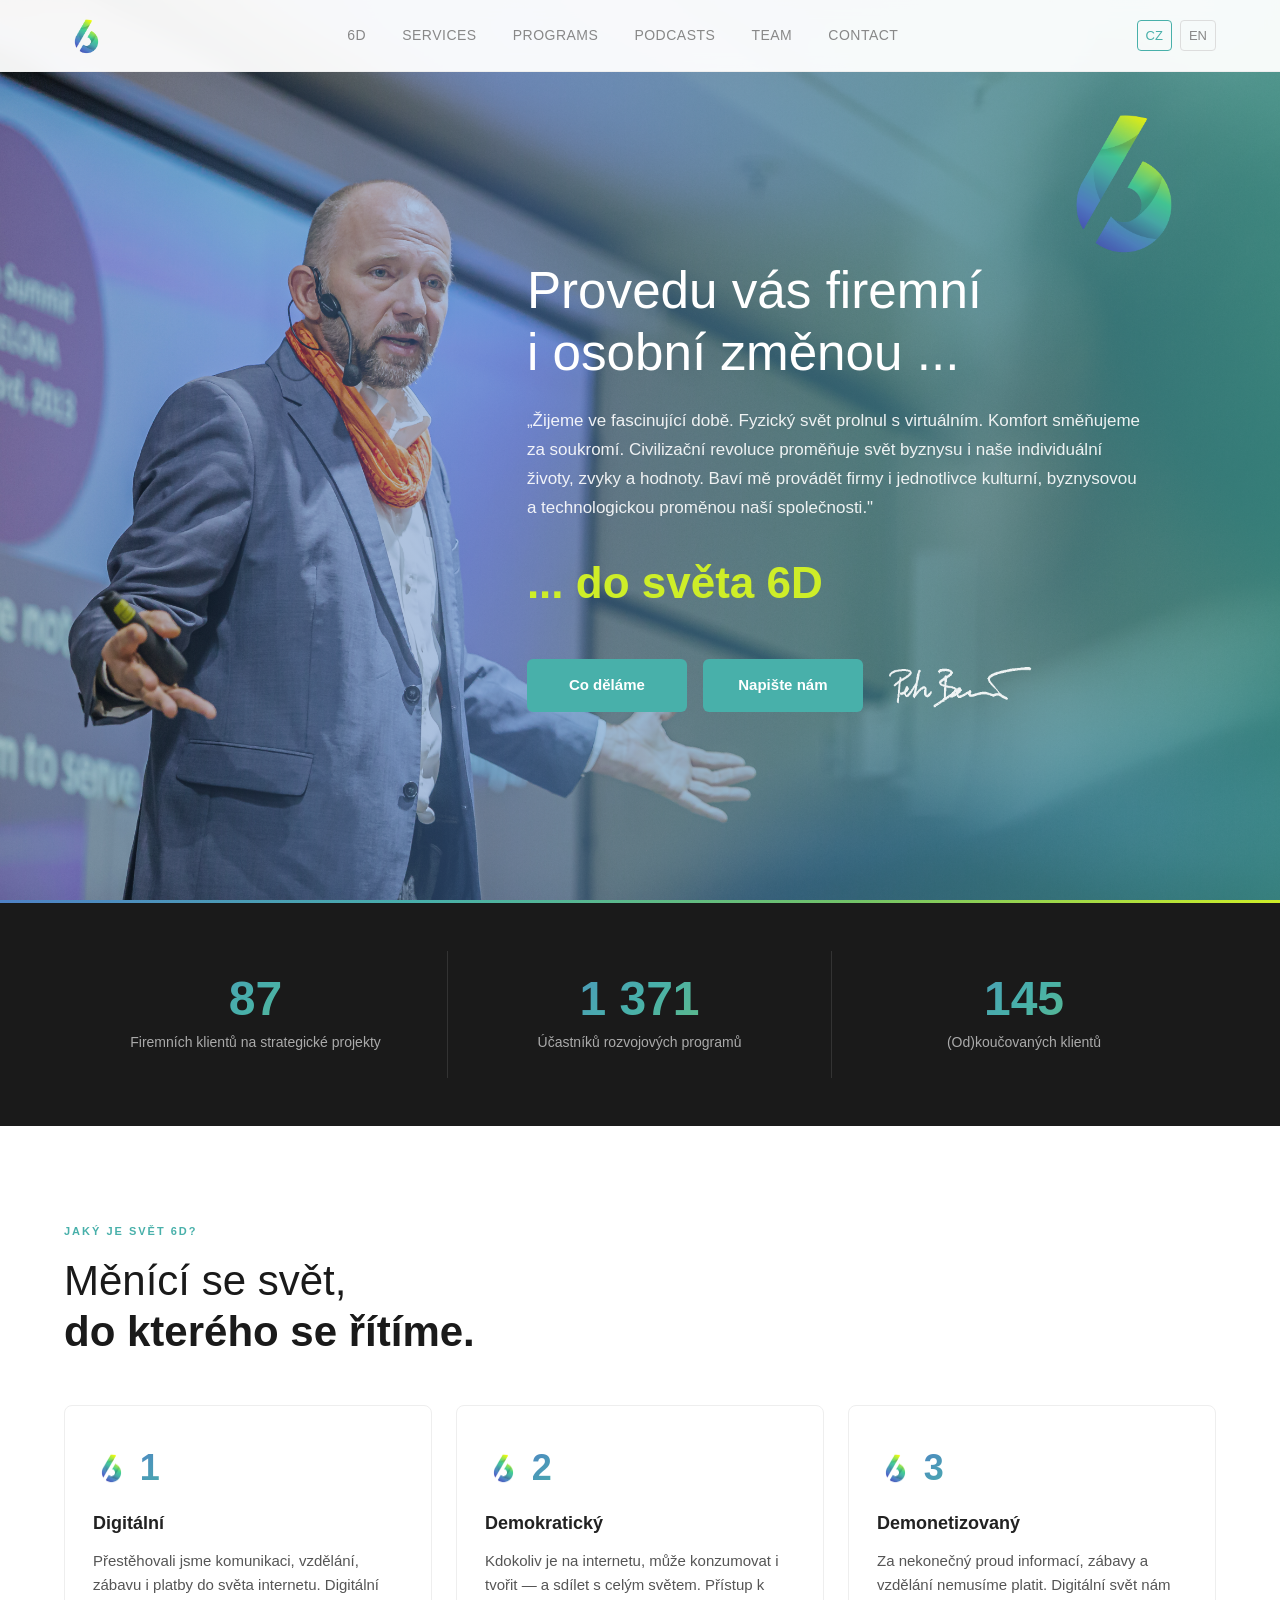
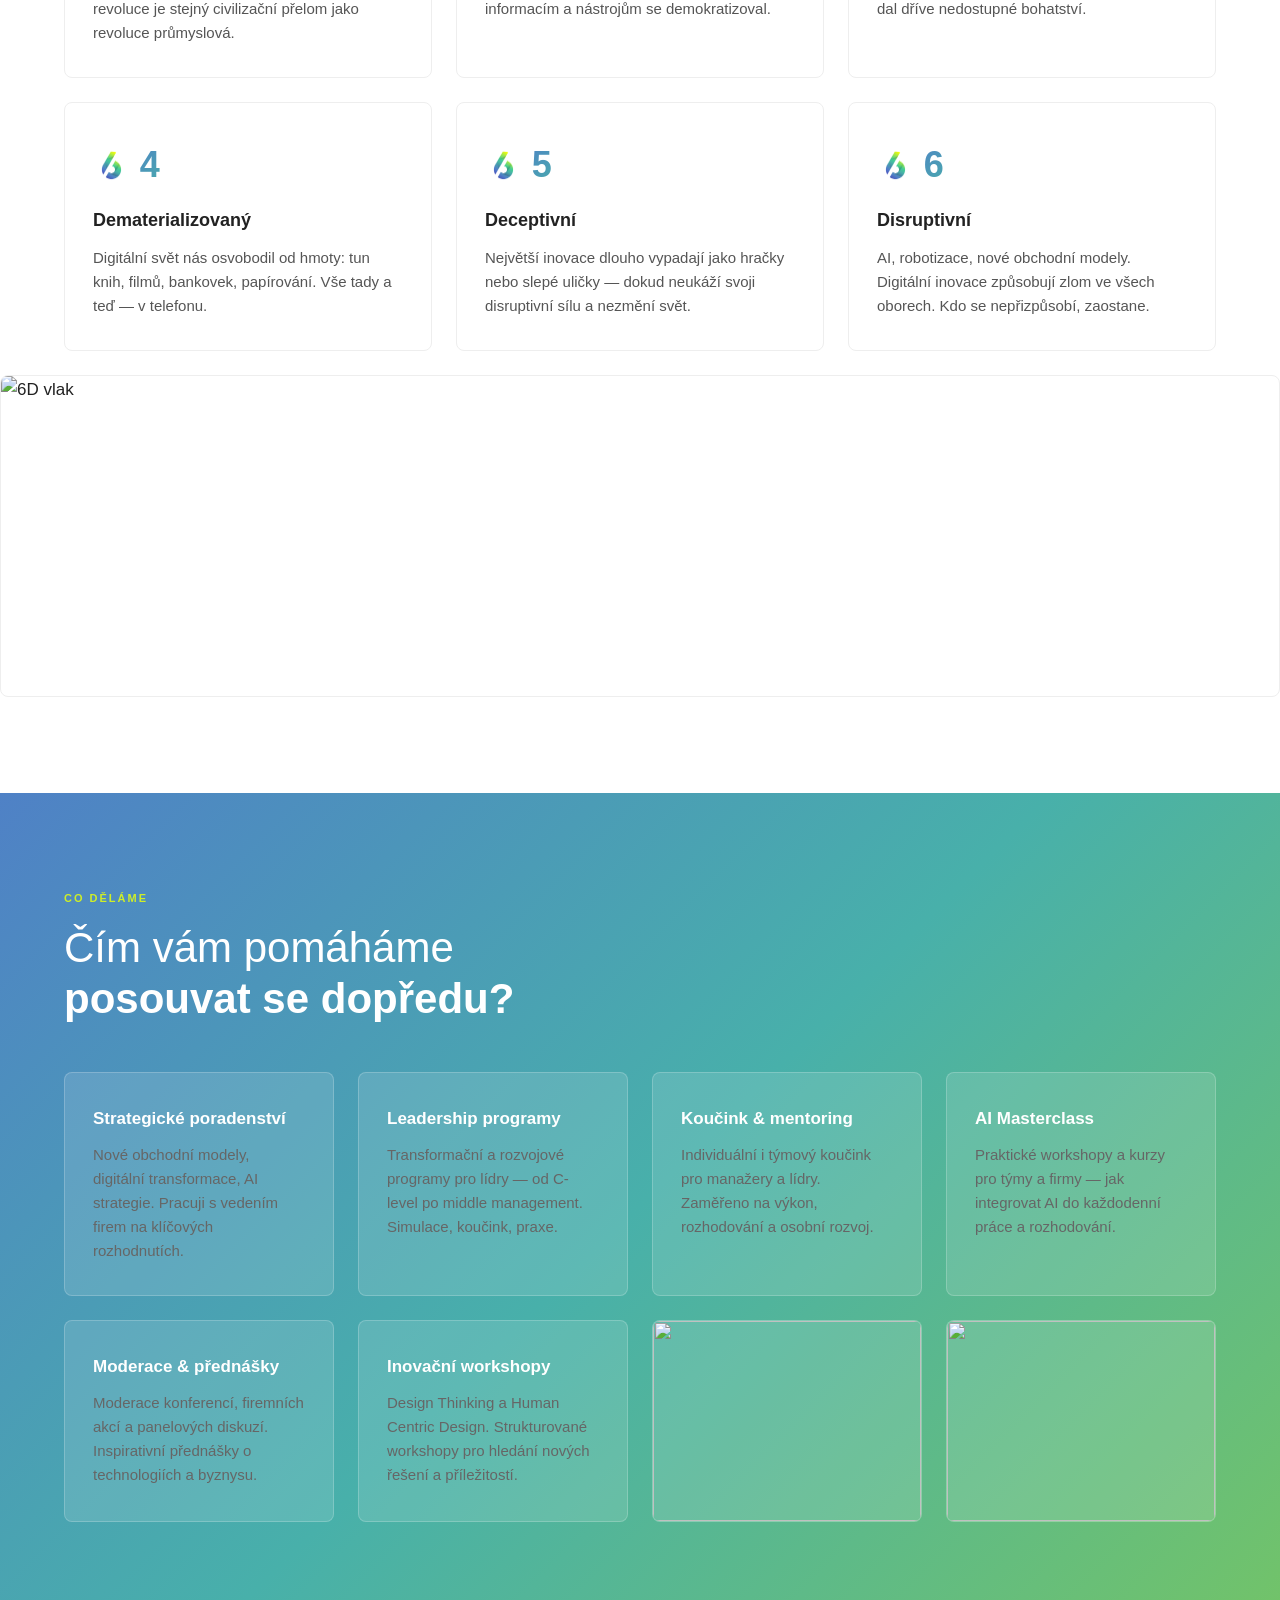
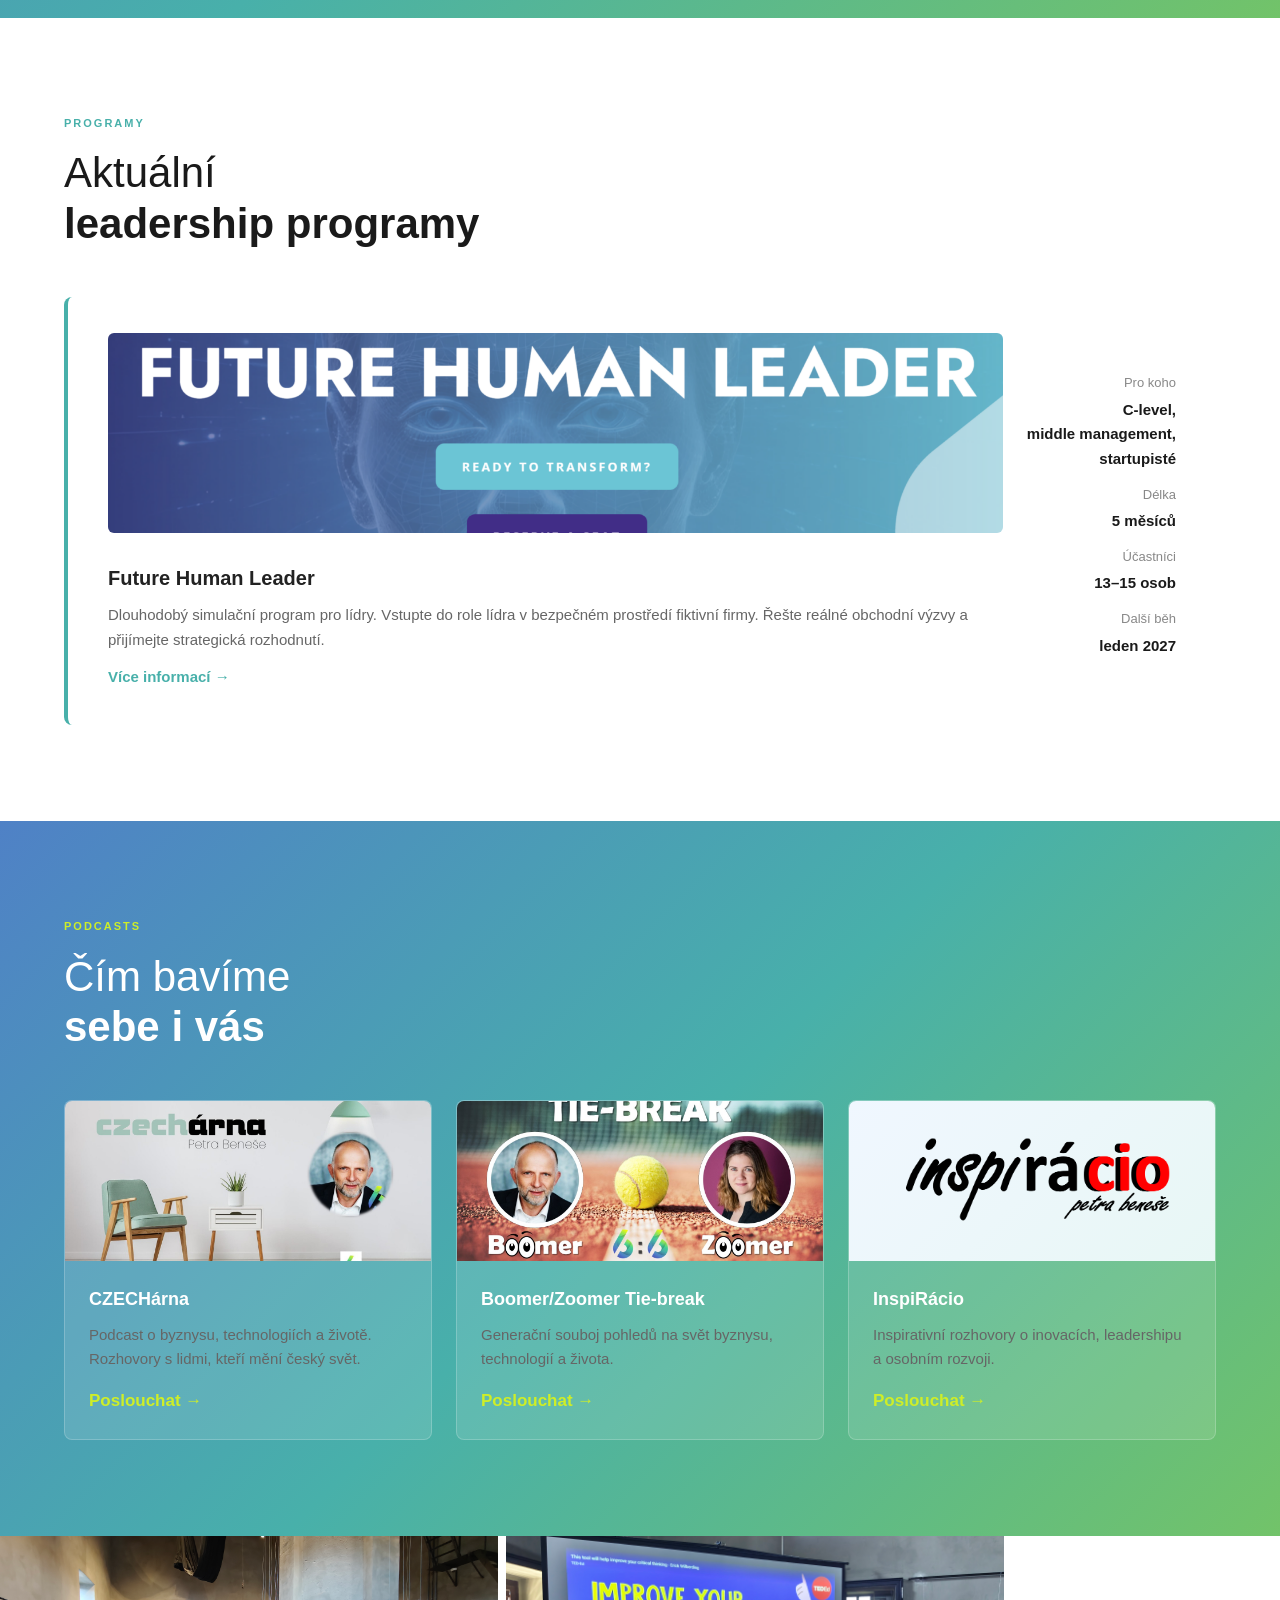
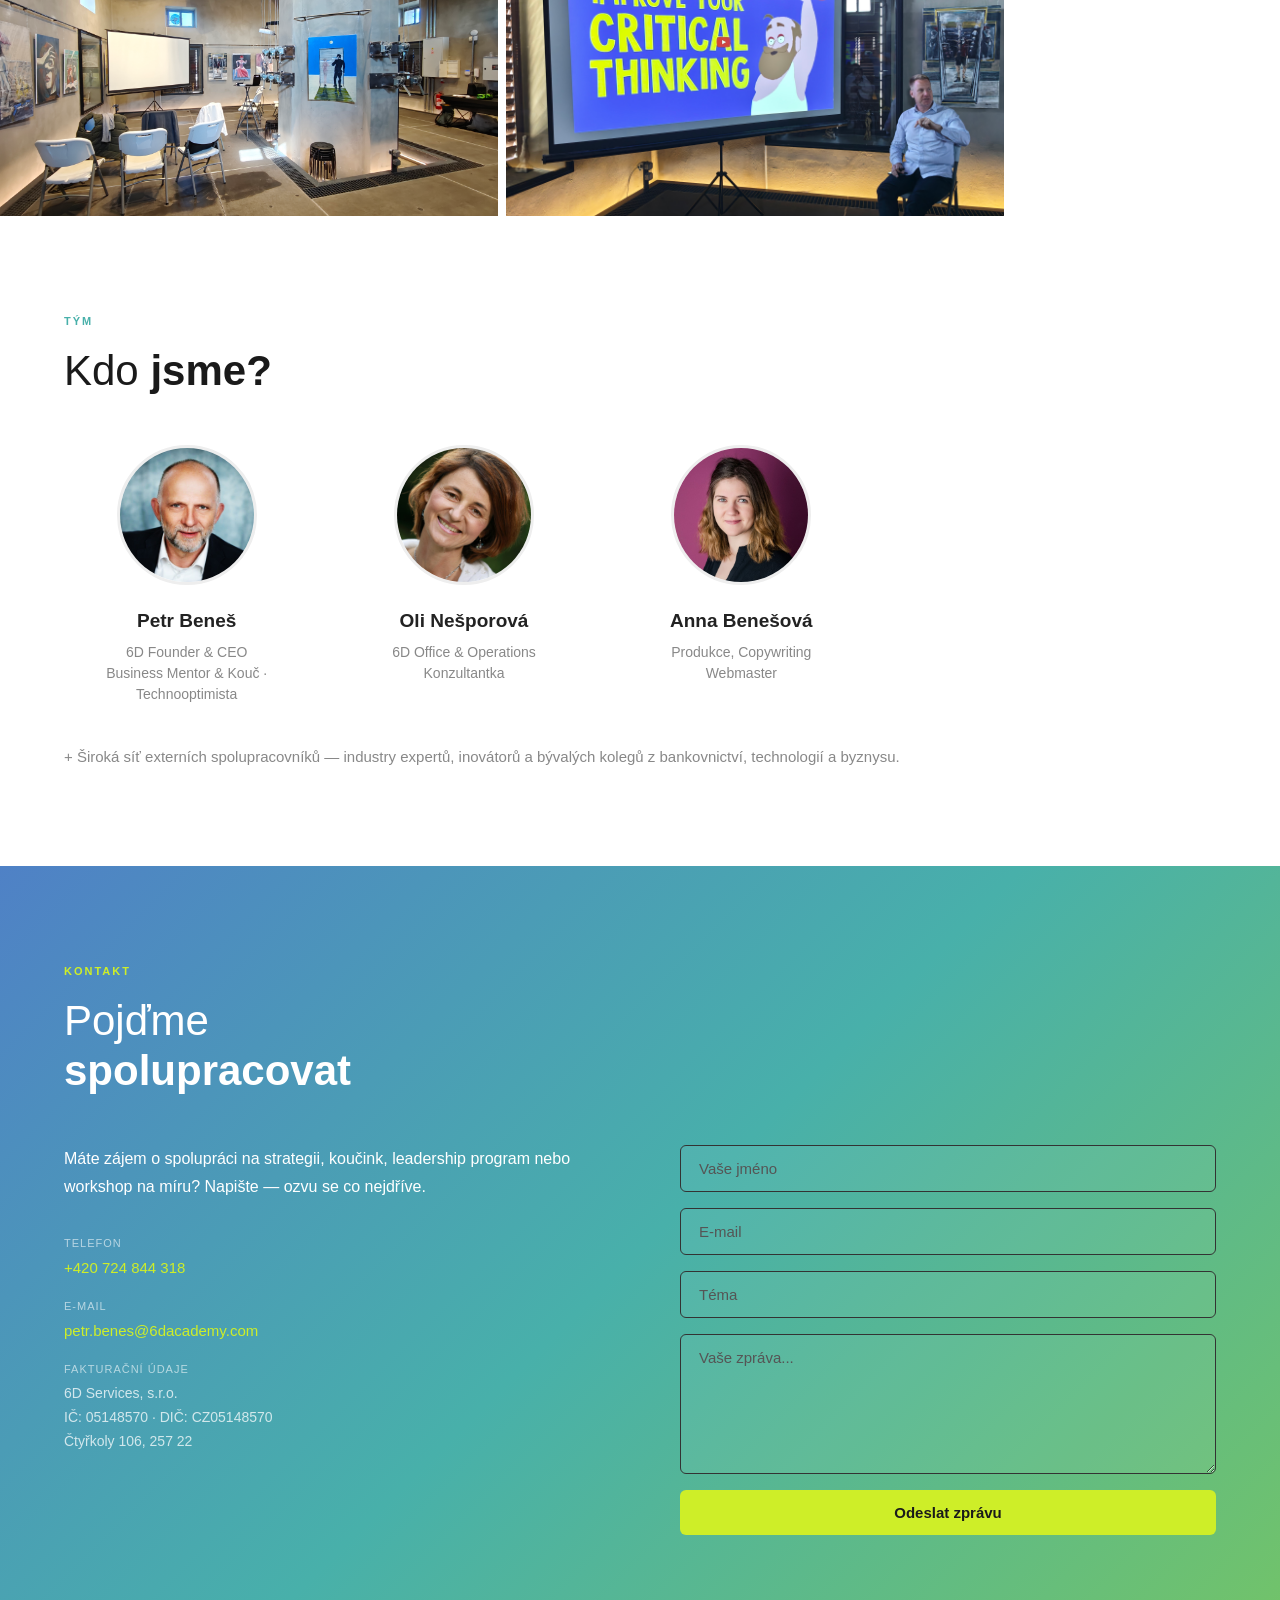
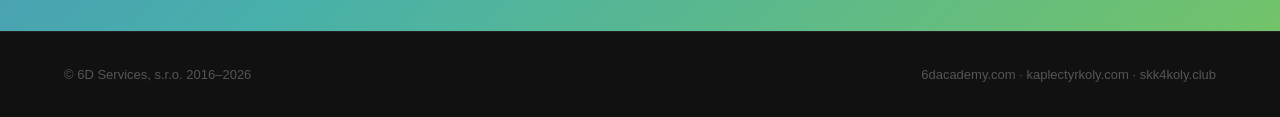
==== index.html @ 5563b006 "odstraneni fotek z filosofie sekce" ====
<!DOCTYPE html>
<html lang="cs">
<head>
  <meta charset="UTF-8" />
  <meta name="viewport" content="width=device-width, initial-scale=1.0" />
  <title>6D — Petr Beneš</title>
  <link rel="stylesheet" href="assets/css/style.css" />
</head>
<body>

<nav>
  <a href="#" class="logo">
    <img src="assets/img/6D_logo.png" alt="6D" class="nav-logo-img" />
  </a>
  <ul class="nav-links">
    <li><a href="#filosofie">6D</a></li>
    <li><a href="#sluzby">Services</a></li>
    <li><a href="#programy">Programs</a></li>
    <li><a href="#podcasts">Podcasts</a></li>
    <li><a href="#tym">Team</a></li>
    <li><a href="#kontakt">Contact</a></li>
  </ul>
  <div class="nav-right">
    <div class="nav-lang">
      <a href="index.html" class="active">CZ</a>
      <a href="en.html">EN</a>
    </div>
    <div class="hamburger">
      <span></span><span></span><span></span>
    </div>
  </div>
</nav>

<section id="hero">
  <div class="hero-overlay"></div>
  <img src="assets/img/6D_logo.png" alt="6D" class="hero-logo-bg" />
  <img src="assets/img/pbe1.jpg" alt="Petr Beneš" class="hero-bg-img" />
  <div class="hero-content">
    <h1 class="hero-title">Provedu vás firemní<br>i osobní změnou ...</h1>
    <p class="hero-sub">„Žijeme ve fascinující době. Fyzický svět prolnul s virtuálním. Komfort směňujeme za soukromí. Civilizační revoluce proměňuje svět byznysu i naše individuální životy, zvyky a hodnoty. Baví mě provádět firmy i jednotlivce kulturní, byznysovou a technologickou proměnou naší společnosti."</p>
    <h2 class="hero-sub2">... do světa 6D</h2>
    <div class="hero-cta">
      <a href="#sluzby" class="btn btn-primary">Co děláme</a>
      <a href="#kontakt" class="btn btn-primary">Napište nám</a>
      <img src="assets/img/PBE_signature_white.png" alt="Petr Beneš" class="hero-signature" />
    </div>
  </div>
</section>

<div class="gradient-line"></div>

<div class="stats-bar">
  <div class="stat">
    <div class="stat-num">87</div>
    <div class="stat-label">Firemních klientů na strategické projekty</div>
  </div>
  <div class="stat">
    <div class="stat-num">1 371</div>
    <div class="stat-label">Účastníků rozvojových programů</div>
  </div>
  <div class="stat">
    <div class="stat-num">145</div>
    <div class="stat-label">(Od)koučovaných klientů</div>
  </div>
</div>

<section id="filosofie">
  <div class="section-label">Jaký je svět 6D?</div>
  <h2 class="section-title">Měnící se svět,<br><strong>do kterého se řítíme.</strong></h2>
  <div class="d6-grid">
    <div class="d6-card">
      <div class="d6-logo-num">
        <img src="assets/img/6D_logo.png" alt="6D" class="d6-logo-small" />
        <span>1</span>
      </div>
      <h3>Digitální</h3>
      <p>Přestěhovali jsme komunikaci, vzdělání, zábavu i platby do světa internetu. Digitální revoluce je stejný civilizační přelom jako revoluce průmyslová.</p>
    </div>
    <div class="d6-card">
      <div class="d6-logo-num">
        <img src="assets/img/6D_logo.png" alt="6D" class="d6-logo-small" />
        <span>2</span>
      </div>
      <h3>Demokratický</h3>
      <p>Kdokoliv je na internetu, může konzumovat i tvořit — a sdílet s celým světem. Přístup k informacím a nástrojům se demokratizoval.</p>
    </div>
    <div class="d6-card">
      <div class="d6-logo-num">
        <img src="assets/img/6D_logo.png" alt="6D" class="d6-logo-small" />
        <span>3</span>
      </div>
      <h3>Demonetizovaný</h3>
      <p>Za nekonečný proud informací, zábavy a vzdělání nemusíme platit. Digitální svět nám dal dříve nedostupné bohatství.</p>
    </div>
    <div class="d6-card">
      <div class="d6-logo-num">
        <img src="assets/img/6D_logo.png" alt="6D" class="d6-logo-small" />
        <span>4</span>
      </div>
      <h3>Dematerializovaný</h3>
      <p>Digitální svět nás osvobodil od hmoty: tun knih, filmů, bankovek, papírování. Vše tady a teď — v telefonu.</p>
    </div>
    <div class="d6-card">
      <div class="d6-logo-num">
        <img src="assets/img/6D_logo.png" alt="6D" class="d6-logo-small" />
        <span>5</span>
      </div>
      <h3>Deceptivní</h3>
      <p>Největší inovace dlouho vypadají jako hračky nebo slepé uličky — dokud neukáží svoji disruptivní sílu a nezmění svět.</p>
    </div>
    <div class="d6-card">
      <div class="d6-logo-num">
        <img src="assets/img/6D_logo.png" alt="6D" class="d6-logo-small" />
        <span>6</span>
      </div>
      <h3>Disruptivní</h3>
      <p>AI, robotizace, nové obchodní modely. Digitální inovace způsobují zlom ve všech oborech. Kdo se nepřizpůsobí, zaostane.</p>
    </div>
    <div class="d6-card d6-card--image">
      <img src="assets/img/6Dvlak.jpg" alt="6D vlak" class="d6-vlak" />
    </div>
  </div>
</section>

<section id="sluzby" class="gradient-dark">
  <div class="section-label">Co děláme</div>
  <h2 class="section-title">Čím vám pomáháme<br><strong>posouvat se dopředu?</strong></h2>
  <div class="services-grid">
    <div class="service-card">
      <h3>Strategické poradenství</h3>
      <p>Nové obchodní modely, digitální transformace, AI strategie. Pracuji s vedením firem na klíčových rozhodnutích.</p>
    </div>
    <div class="service-card">
      <h3>Leadership programy</h3>
      <p>Transformační a rozvojové programy pro lídry — od C-level po middle management. Simulace, koučink, praxe.</p>
    </div>
    <div class="service-card">
      <h3>Koučink & mentoring</h3>
      <p>Individuální i týmový koučink pro manažery a lídry. Zaměřeno na výkon, rozhodování a osobní rozvoj.</p>
    </div>
    <div class="service-card">
      <h3>AI Masterclass</h3>
      <p>Praktické workshopy a kurzy pro týmy a firmy — jak integrovat AI do každodenní práce a rozhodování.</p>
    </div>
    <div class="service-card">
      <h3>Moderace & přednášky</h3>
      <p>Moderace konferencí, firemních akcí a panelových diskuzí. Inspirativní přednášky o technologiích a byznysu.</p>
    </div>
    <div class="service-card">
      <h3>Inovační workshopy</h3>
      <p>Design Thinking a Human Centric Design. Strukturované workshopy pro hledání nových řešení a příležitostí.</p>
    </div>
    <div class="service-card service-card--photo">
      <img src="assets/img/akce5.jpg" alt="" />
    </div>
    <div class="service-card service-card--photo">
      <img src="assets/img/akce6.jpg" alt="" />
    </div>
  </div>
</section>

<section id="programy">
  <div class="section-label">Programy</div>
  <h2 class="section-title">Aktuální<br><strong>leadership programy</strong></h2>
  <div class="programs-list">
    <div class="program-card">
      <div>
        <img src="assets/img/fuhul.png" alt="Future Human Leader" class="program-img">
        <h3>Future Human Leader</h3>
        <p>Dlouhodobý simulační program pro lídry. Vstupte do role lídra v bezpečném prostředí fiktivní firmy. Řešte reálné obchodní výzvy a přijímejte strategická rozhodnutí.</p>
        <p style="margin-top:12px;"><a href="http://www.fuhul.cz" class="link-teal">Více informací →</a></p>
      </div>
      <div class="program-meta">
        <span>Pro koho</span>
        <strong>C-level,<br>middle management,<br>startupisté</strong>
        <span>Délka</span>
        <strong>5 měsíců</strong>
        <span>Účastníci</span>
        <strong>13–15 osob</strong>
        <span>Další běh</span>
        <strong>leden 2027</strong>
      </div>
    </div>
  </div>
</section>

<section id="podcasts" class="gradient-dark">
  <div class="section-label">Podcasts</div>
  <h2 class="section-title">Čím bavíme<br><strong>sebe i vás</strong></h2>
  <div class="podcasts-grid">
    <div class="podcast-card">
      <div class="podcast-thumb">
        <img src="assets/img/czecharna.jpg" alt="CZECHárna">
      </div>
      <div class="podcast-info">
        <h3>CZECHárna</h3>
        <p>Podcast o byznysu, technologiích a životě. Rozhovory s lidmi, kteří mění český svět.</p>
        <a href="https://www.youtube.com/channel/UCEG3mOAQM4hL6R6I99AA9_w" target="_blank" class="link-teal">Poslouchat →</a>
      </div>
    </div>
    <div class="podcast-card">
      <div class="podcast-thumb">
        <img src="assets/img/boomerzoomer.JPG" alt="Boomer Zoomer">
      </div>
      <div class="podcast-info">
        <h3>Boomer/Zoomer Tie-break</h3>
        <p>Generační souboj pohledů na svět byznysu, technologií a života.</p>
        <a href="https://youtu.be/I5c9pqY1QUY" target="_blank" class="link-teal">Poslouchat →</a>
      </div>
    </div>
    <div class="podcast-card">
      <div class="podcast-thumb">
        <img src="assets/img/inspiracio.png" alt="InspiRácio">
      </div>
      <div class="podcast-info">
        <h3>InspiRácio</h3>
        <p>Inspirativní rozhovory o inovacích, leadershipu a osobním rozvoji.</p>
        <a href="https://www.redbuttonedu.cz/porad/inspiracio/" target="_blank" class="link-teal">Poslouchat →</a>
      </div>
    </div>
  </div>
</section>

<section id="galerie">
  <div class="gallery-strip">
    <img src="assets/img/akce1.jpg" alt="" />
    <img src="assets/img/akce5.jpg" alt="" />
    <img src="assets/img/akce2.jpg" alt="" />
  </div>
</section>

<section id="tym">
  <div class="section-label">Tým</div>
  <h2 class="section-title">Kdo <strong>jsme?</strong></h2>
  <div class="team-grid">
    <div class="team-card">
      <div class="team-photo">
        <img src="assets/img/petr.jpg" alt="Petr Beneš" />
      </div>
      <h3>Petr Beneš</h3>
      <p>6D Founder & CEO<br>Business Mentor & Kouč · Technooptimista</p>
    </div>
    <div class="team-card">
      <div class="team-photo">
        <img src="assets/img/oli.jpg" alt="Oli Nešporová" />
      </div>
      <h3>Oli Nešporová</h3>
      <p>6D Office & Operations<br>Konzultantka</p>
    </div>
    <div class="team-card">
      <div class="team-photo">
        <img src="assets/img/anna.jpg" alt="Anna Benešová" />
      </div>
      <h3>Anna Benešová</h3>
      <p>Produkce, Copywriting<br>Webmaster</p>
    </div>
  </div>
  <p class="team-note">+ Široká síť externích spolupracovníků — industry expertů, inovátorů a bývalých kolegů z bankovnictví, technologií a byznysu.</p>
</section>

<section id="kontakt" class="gradient-dark">
  <div class="section-label">Kontakt</div>
  <h2 class="section-title">Pojďme<br><strong>spolupracovat</strong></h2>
  <div class="contact-grid">
    <div class="contact-info">
      <p>Máte zájem o spolupráci na strategii, koučink, leadership program nebo workshop na míru? Napište — ozvu se co nejdříve.</p>
      <div class="contact-detail">
        <div class="contact-item">
          <div class="contact-item-label">Telefon</div>
          <div class="contact-item-value"><a href="tel:+420724844318">+420 724 844 318</a></div>
        </div>
        <div class="contact-item">
          <div class="contact-item-label">E-mail</div>
          <div class="contact-item-value"><a href="mailto:petr.benes@6dacademy.com">petr.benes@6dacademy.com</a></div>
        </div>
        <div class="contact-item">
          <div class="contact-item-label">Fakturační údaje</div>
          <div class="contact-item-value muted">
            6D Services, s.r.o.<br>
            IČ: 05148570 · DIČ: CZ05148570<br>
            Čtyřkoly 106, 257 22
          </div>
        </div>
      </div>
    </div>
    <div>
      <form class="contact-form" action="https://formspree.io/f/xaqlgbqd" method="POST">
        <input type="hidden" name="_subject" value="Nová zpráva z 6dacademy.com" />
        <input type="hidden" name="_language" value="cs" />
        <input type="text" name="_gotcha" style="display:none" />
        <input type="text" name="jmeno" placeholder="Vaše jméno" required />
        <input type="email" name="email" placeholder="E-mail" required />
        <input type="text" name="tema" placeholder="Téma" />
        <textarea name="zprava" placeholder="Vaše zpráva..."></textarea>
        <button type="submit" class="btn btn-lime">Odeslat zprávu</button>
      </form>
    </div>
  </div>
</section>

<footer>
  <p>© 6D Services, s.r.o. 2016–2026</p>
  <p>
    <a href="https://www.6dacademy.com" target="_blank">6dacademy.com</a> ·
    <a href="https://www.kaplectyrkoly.com" target="_blank">kaplectyrkoly.com</a> ·
    <a href="https://www.skk4koly.club" target="_blank">skk4koly.club</a>
  </p>
</footer>

<script src="assets/js/main.js"></script>
</body>
</html>
---- assets/css/style.css ----
*, *::before, *::after { box-sizing: border-box; margin: 0; padding: 0; }

:root {
  --blue: #4f81c6;
  --teal: #48b0aa;
  --green: #72c369;
  --lime: #ceee28;
  --dark: #1a1a1a;
  --gray: #f5f5f3;
  --mid: #888;
  --text: #222;
  --white: #ffffff;
  --nav-h: 72px;
}

html { scroll-behavior: smooth; }

body {
  font-family: 'Calibri', 'Trebuchet MS', sans-serif;
  color: var(--text);
  background: var(--white);
  font-size: 17px;
  line-height: 1.65;
}

nav {
  position: fixed; top: 0; left: 0; right: 0;
  height: var(--nav-h);
  background: rgba(255,255,255,0.95);
  backdrop-filter: blur(8px);
  border-bottom: 1px solid #eee;
  display: flex; align-items: center; justify-content: space-between;
  padding: 0 5%;
  z-index: 100;
}

.logo { display: flex; align-items: center; gap: 12px; text-decoration: none; }

.logo-mark {
  width: 38px; height: 38px;
  background: linear-gradient(135deg, var(--blue), var(--teal), var(--green));
  border-radius: 8px;
  display: flex; align-items: center; justify-content: center;
  color: white; font-weight: 700; font-size: 15px;
}

.logo-text { font-size: 18px; font-weight: 700; color: var(--dark); }

.nav-links { display: flex; gap: 36px; list-style: none; }
.nav-links a { text-decoration: none; color: var(--mid); font-size: 14px; letter-spacing: 0.5px; text-transform: uppercase; transition: color 0.2s; }
.nav-links a:hover { color: var(--teal); }

.nav-right { display: flex; align-items: center; gap: 16px; }

.nav-lang { display: flex; gap: 8px; }
.nav-lang a { font-size: 13px; text-decoration: none; color: var(--mid); padding: 4px 8px; border: 1px solid #ddd; border-radius: 4px; transition: all 0.2s; }
.nav-lang a.active, .nav-lang a:hover { border-color: var(--teal); color: var(--teal); }

.hamburger { display: none; flex-direction: column; gap: 5px; cursor: pointer; }
.hamburger span { display: block; width: 24px; height: 2px; background: var(--dark); }

#hero {
  min-height: 100vh;
  position: relative;
  display: flex;
  align-items: center;
  overflow: hidden;
}

.hero-bg-img {
  position: absolute;
  top: 0; left: 0;
  width: 100%; height: 100%;
  object-fit: cover;
  object-position: center top;
  z-index: 0;
}

.hero-overlay {
  position: absolute;
  top: 0; left: 0; right: 0; bottom: 0;
  background: linear-gradient(90deg, rgba(0,0,0,0.15) 0%, rgba(79,129,198,0.5) 40%, rgba(72,176,170,0.7) 100%);
  z-index: 1;
}

.hero-content {
  position: relative;
  z-index: 2;
  max-width: 620px;
  margin-left: auto;
  margin-right: 6%;
  padding: calc(var(--nav-h) + 60px) 0 60px;
  color: white;
}

.hero-title {
  font-size: clamp(32px, 4vw, 52px);
  font-weight: 300;
  line-height: 1.2;
  color: white;
  margin-bottom: 24px;
}

.hero-title strong { font-weight: 700; color: var(--lime); }

.hero-sub {
  font-size: 17px;
  color: rgba(255,255,255,0.9);
  margin-bottom: 24px;
  line-height: 1.7;
}

.hero-sub2 {
  font-size: clamp(28px, 3.5vw, 44px);
  font-weight: 700;
  color: var(--lime);
  margin-bottom: 40px;
}

.btn-outline-white {
  border: 2px solid white;
  color: white;
  background: transparent;
}

.btn-outline-white:hover {
  background: white;
  color: var(--dark);
}

.nav-logo-img {
  height: 44px;
  display: block;
}

.hero-cta { display: flex; gap: 16px; flex-wrap: wrap; align-items: center; }
.hero-cta .btn { min-width: 160px; text-align: center; }
.hero-signature { height: 48px; opacity: 0.9; margin-left: 8px; }

.btn { display: inline-block; padding: 14px 30px; border-radius: 6px; text-decoration: none; font-size: 15px; font-weight: 700; transition: all 0.2s; cursor: pointer; border: none; }
.btn-primary { background: var(--teal); color: white; }
.btn-primary:hover { background: var(--blue); transform: translateY(-1px); }
.btn-outline { border: 2px solid var(--dark); color: var(--dark); background: transparent; }
.btn-outline:hover { border-color: var(--teal); color: var(--teal); }
.btn-lime { background: var(--lime); color: var(--dark); }
.btn-lime:hover { background: white; }

.gradient-line { height: 3px; background: linear-gradient(90deg, var(--blue), var(--teal), var(--green), var(--lime)); }

.stats-bar { background: var(--dark); padding: 48px 5%; display: grid; grid-template-columns: repeat(3, 1fr); }
.stat { padding: 24px 32px; text-align: center; border-right: 1px solid #333; }
.stat:last-child { border: none; }
.stat-num { font-size: 48px; font-weight: 700; background: linear-gradient(135deg, var(--blue), var(--teal), var(--green)); -webkit-background-clip: text; -webkit-text-fill-color: transparent; background-clip: text; line-height: 1; }
.stat-label { color: #aaa; font-size: 14px; margin-top: 8px; }

section { padding: 96px 5%; }
.section-label { font-size: 11px; letter-spacing: 2px; text-transform: uppercase; color: var(--teal); font-weight: 700; margin-bottom: 16px; }
.section-title { font-size: clamp(28px, 3.5vw, 42px); font-weight: 300; color: var(--dark); line-height: 1.2; max-width: 600px; margin-bottom: 48px; }
.section-title strong { font-weight: 700; }

#filosofie { background: white; }
.d6-grid { display: grid; grid-template-columns: repeat(auto-fit, minmax(280px, 1fr)); gap: 24px; }
.d6-card { background: white; padding: 32px 28px; border: 1px solid #eee; border-radius: 8px; transition: all 0.2s; }
.d6-card:hover { border-color: var(--teal); transform: translateY(-4px); box-shadow: 0 12px 32px rgba(72,176,170,0.12); }
.d6-letter { font-size: 40px; font-weight: 700; background: linear-gradient(135deg, var(--blue), var(--teal)); -webkit-background-clip: text; -webkit-text-fill-color: transparent; background-clip: text; margin-bottom: 12px; }
.d6-card h3 { font-size: 18px; font-weight: 700; margin-bottom: 10px; }
.d6-card p { color: #555; font-size: 15px; line-height: 1.6; }

.gradient-dark {
  background: linear-gradient(135deg, #4f81c6 0%, #48b0aa 50%, #72c369 100%) !important;
}

.gradient-dark,
.gradient-dark .section-label,
.gradient-dark .section-title,
.gradient-dark .section-title strong,
.gradient-dark h3,
.gradient-dark p,
.gradient-dark .stat-label {
  color: white;
}
.gradient-dark .section-label { color: #ceee28; }
.gradient-dark .service-card {
  background: rgba(255,255,255,0.12);
  border-color: rgba(255,255,255,0.2);
}
.gradient-dark .podcast-card {
  background: rgba(255,255,255,0.12);
  border-color: rgba(255,255,255,0.2);
}
.gradient-dark .link-teal { color: #ceee28; }
.gradient-dark a { color: #ceee28; }

#sluzby { background: linear-gradient(135deg, #f0f7ff 0%, #e8f7f5 100%); }
.services-grid { display: grid; grid-template-columns: repeat(auto-fit, minmax(240px, 1fr)); gap: 24px; }
.service-card { border: 1px solid #eee; border-radius: 8px; padding: 32px 28px; transition: all 0.2s; }
.service-card:hover { border-color: var(--teal); transform: translateY(-4px); box-shadow: 0 12px 32px rgba(72,176,170,0.12); }
.service-icon { width: 48px; height: 48px; border-radius: 8px; display: flex; align-items: center; justify-content: center; margin-bottom: 20px; font-size: 22px; }
.service-card h3 { font-size: 17px; font-weight: 700; margin-bottom: 10px; }
.service-card p { color: #666; font-size: 15px; line-height: 1.6; }

#programy { background: white; }
.programs-list { display: flex; flex-direction: column; gap: 24px; }
.program-card { background: white; border-radius: 8px; padding: 36px 40px; display: grid; grid-template-columns: 1fr auto; gap: 24px; align-items: center; border-left: 4px solid var(--teal); transition: box-shadow 0.2s; }
.program-card--blue { border-left-color: var(--blue); }
.program-card:hover { box-shadow: 0 8px 32px rgba(0,0,0,0.08); }
.program-card h3 { font-size: 20px; font-weight: 700; margin-bottom: 8px; }
.program-card p { color: #666; font-size: 15px; }
.program-meta { text-align: right; white-space: nowrap; display: flex; flex-direction: column; gap: 4px; }
.program-meta span { font-size: 13px; color: var(--mid); margin-top: 8px; }
.program-meta strong { font-size: 15px; color: var(--dark); }
.link-teal { color: var(--teal); text-decoration: none; font-weight: 700; }
.link-blue { color: var(--blue); text-decoration: none; font-weight: 700; }

#tym { background: white; }
.team-grid { display: grid; grid-template-columns: repeat(auto-fit, minmax(220px, 1fr)); gap: 32px; max-width: 800px; }
.team-card { text-align: center; }
.team-photo { width: 140px; height: 140px; border-radius: 50%; background: var(--gray); margin: 0 auto 20px; overflow: hidden; border: 3px solid #eee; }
.team-photo img { width: 100%; height: 100%; object-fit: cover; }
.team-card h3 { font-size: 19px; font-weight: 700; margin-bottom: 6px; }
.team-card p { font-size: 14px; color: var(--mid); line-height: 1.5; }
.team-note { margin-top: 40px; color: #888; font-size: 15px; }

#kontakt { background: linear-gradient(135deg, #4f81c6 0%, #48b0aa 50%, #72c369 100%); color: white; }
#kontakt .section-label { color: #ceee28; }
#kontakt .section-title { color: white; }
.contact-grid { display: grid; grid-template-columns: 1fr 1fr; gap: 80px; }
.contact-info p { color: white; font-size: 16px; line-height: 1.8; margin-bottom: 32px; }
.contact-detail { display: flex; flex-direction: column; gap: 16px; }
.contact-item-label { font-size: 11px; text-transform: uppercase; letter-spacing: 1px; color: rgba(255,255,255,0.6); margin-bottom: 4px; }
.contact-item-value { font-size: 15px; color: white; }
.contact-item-value a { color: #ceee28; text-decoration: none; }
.contact-item-value a:hover { color: var(--lime); }
.muted { color: rgba(255,255,255,0.75) !important; font-size: 14px !important; line-height: 1.7; }

.contact-form { display: flex; flex-direction: column; gap: 16px; }
.contact-form input, .contact-form textarea { background: rgba(255,255,255,0.05); border: 1px solid #333; border-radius: 6px; padding: 14px 18px; color: white; font-family: inherit; font-size: 15px; width: 100%; outline: none; transition: border-color 0.2s; }
.contact-form input:focus, .contact-form textarea:focus { border-color: var(--teal); }
.contact-form input::placeholder, .contact-form textarea::placeholder { color: #555; }
.contact-form textarea { min-height: 140px; resize: vertical; }

footer { background: #111; padding: 32px 5%; display: flex; justify-content: space-between; align-items: center; border-top: 1px solid #222; flex-wrap: wrap; gap: 16px; }
footer p { color: #555; font-size: 13px; }
footer a { color: #555; text-decoration: none; }
footer a:hover { color: var(--teal); }

@keyframes fadeUp { from { opacity: 0; transform: translateY(24px); } to { opacity: 1; transform: translateY(0); } }
.hero-content > * { opacity: 0; animation: fadeUp 0.6s ease forwards; }
.hero-tag { animation-delay: 0.1s; }
.hero-title { animation-delay: 0.2s; }
.hero-sub { animation-delay: 0.35s; }
.hero-cta { animation-delay: 0.5s; }

#podcasts { background: linear-gradient(135deg, #e8f7f5 0%, #f0fce8 100%); }
.podcasts-grid { display: grid; grid-template-columns: repeat(auto-fit, minmax(280px, 1fr)); gap: 24px; }
.podcast-card { border: 1px solid #eee; border-radius: 8px; overflow: hidden; transition: all 0.2s; }
.podcast-card:hover { border-color: var(--teal); transform: translateY(-4px); box-shadow: 0 12px 32px rgba(72,176,170,0.12); }
.podcast-thumb { height: 160px; background: linear-gradient(135deg, #f0f7ff, #e8f7f5); overflow: hidden; }
.podcast-thumb img { width: 100%; height: 100%; object-fit: cover; }
.podcast-info { padding: 24px; }
.podcast-info h3 { font-size: 18px; font-weight: 700; margin-bottom: 8px; }
.podcast-info p { color: #666; font-size: 15px; line-height: 1.6; margin-bottom: 16px; }

.hero-logo-bg {
  position: absolute;
  top: calc(var(--nav-h) + 20px);
  right: 5%;
  height: 180px;
  opacity: 0.85;
  z-index: 2;
}

.d6-logo-num { display: flex; align-items: center; gap: 10px; margin-bottom: 12px; }
.d6-logo-small { height: 36px; }
.d6-logo-num span { font-size: 36px; font-weight: 700; background: linear-gradient(135deg, var(--blue), var(--teal)); -webkit-background-clip: text; -webkit-text-fill-color: transparent; background-clip: text; }

.program-img { width: 100%; height: 200px; object-fit: cover; border-radius: 6px; margin-bottom: 20px; }

.gallery-grid { display: grid; grid-template-columns: repeat(3, 1fr); gap: 8px; }
.gallery-grid img { width: 100%; height: 240px; object-fit: cover; border-radius: 6px; transition: transform 0.2s; cursor: pointer; }
.gallery-grid img:hover { transform: scale(1.02); }

.d6-card--photo {
  padding: 0;
  overflow: hidden;
  border-radius: 8px;
  border: 1px solid #eee;
}
.d6-card--photo img {
  width: 100%;
  height: 100%;
  min-height: 200px;
  object-fit: cover;
  display: block;
}
.service-card--photo {
  padding: 0;
  overflow: hidden;
}
.service-card--photo img {
  width: 100%;
  height: 100%;
  min-height: 200px;
  object-fit: cover;
}

.d6-card--image {
  padding: 0;
  overflow: hidden;
  display: flex;
  align-items: center;
  justify-content: center;
  grid-column: 1 / -1;
  margin: 0 -5vw;
}

.d6-vlak {
  width: 100%;
  height: 320px;
  object-fit: cover;
}

#galerie {
  padding: 0;
  overflow: hidden;
}

.gallery-strip {
  display: flex;
  overflow-x: auto;
  scroll-snap-type: x mandatory;
  gap: 4px;
  scrollbar-width: none;
}

.gallery-strip::-webkit-scrollbar { display: none; }

.gallery-strip img {
  height: 280px;
  width: auto;
  flex-shrink: 0;
  scroll-snap-align: start;
  object-fit: cover;
  cursor: pointer;
  transition: opacity 0.2s;
}

.gallery-strip img:hover { opacity: 0.85; }

.hero-logo { height: 60px; margin-bottom: 24px; display: block; }
.hero-photo { position: absolute; right: 5%; bottom: 0; height: 85%; display: flex; align-items: flex-end; }
.hero-photo img { height: 100%; object-fit: contain; object-position: bottom; }

@media (max-width: 768px) {
  .nav-links { display: none; }
  .hamburger { display: flex; }
  .hero-bg { width: 100%; clip-path: none; opacity: 0.3; }
  .stats-bar { grid-template-columns: 1fr; }
  .stat { border-right: none; border-bottom: 1px solid #333; }
  .contact-grid { grid-template-columns: 1fr; gap: 48px; }
  .program-card { grid-template-columns: 1fr; }
  .program-meta { text-align: left; }
  .hero-photo { display: none; }
}
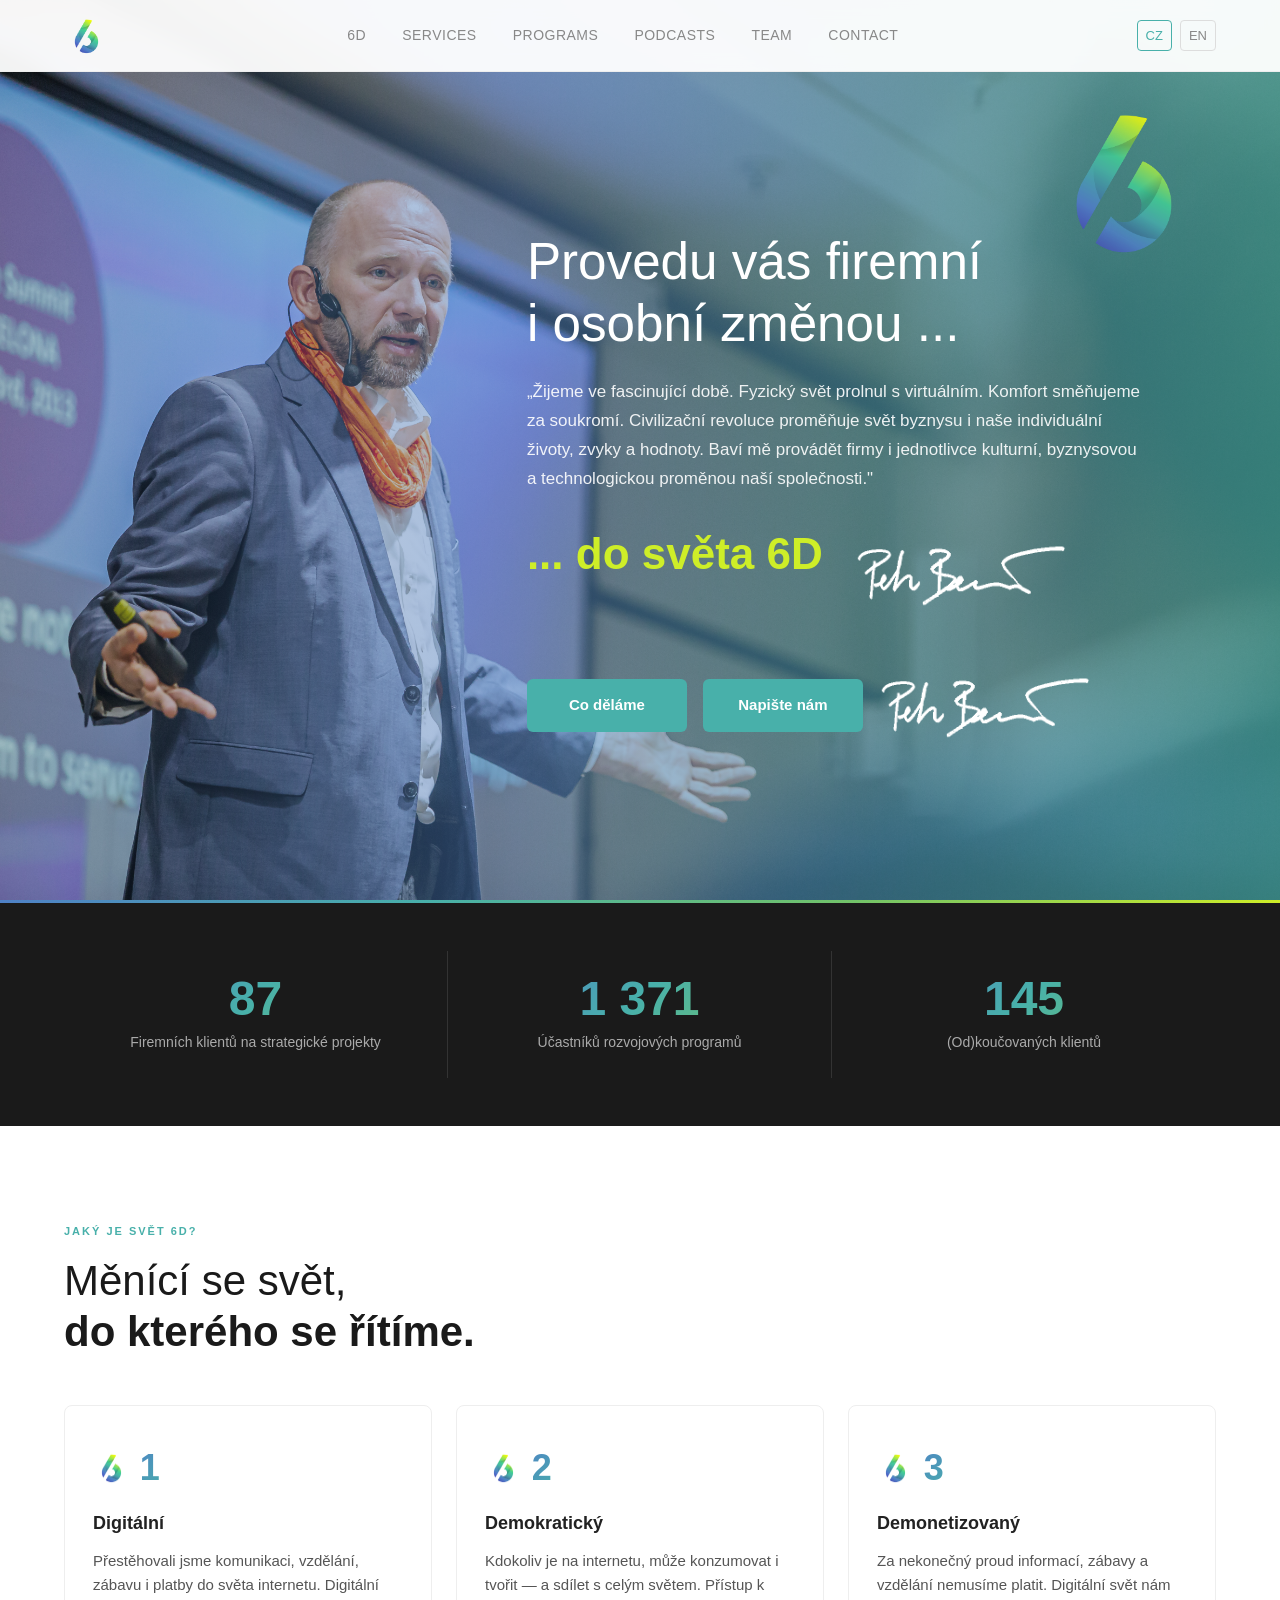
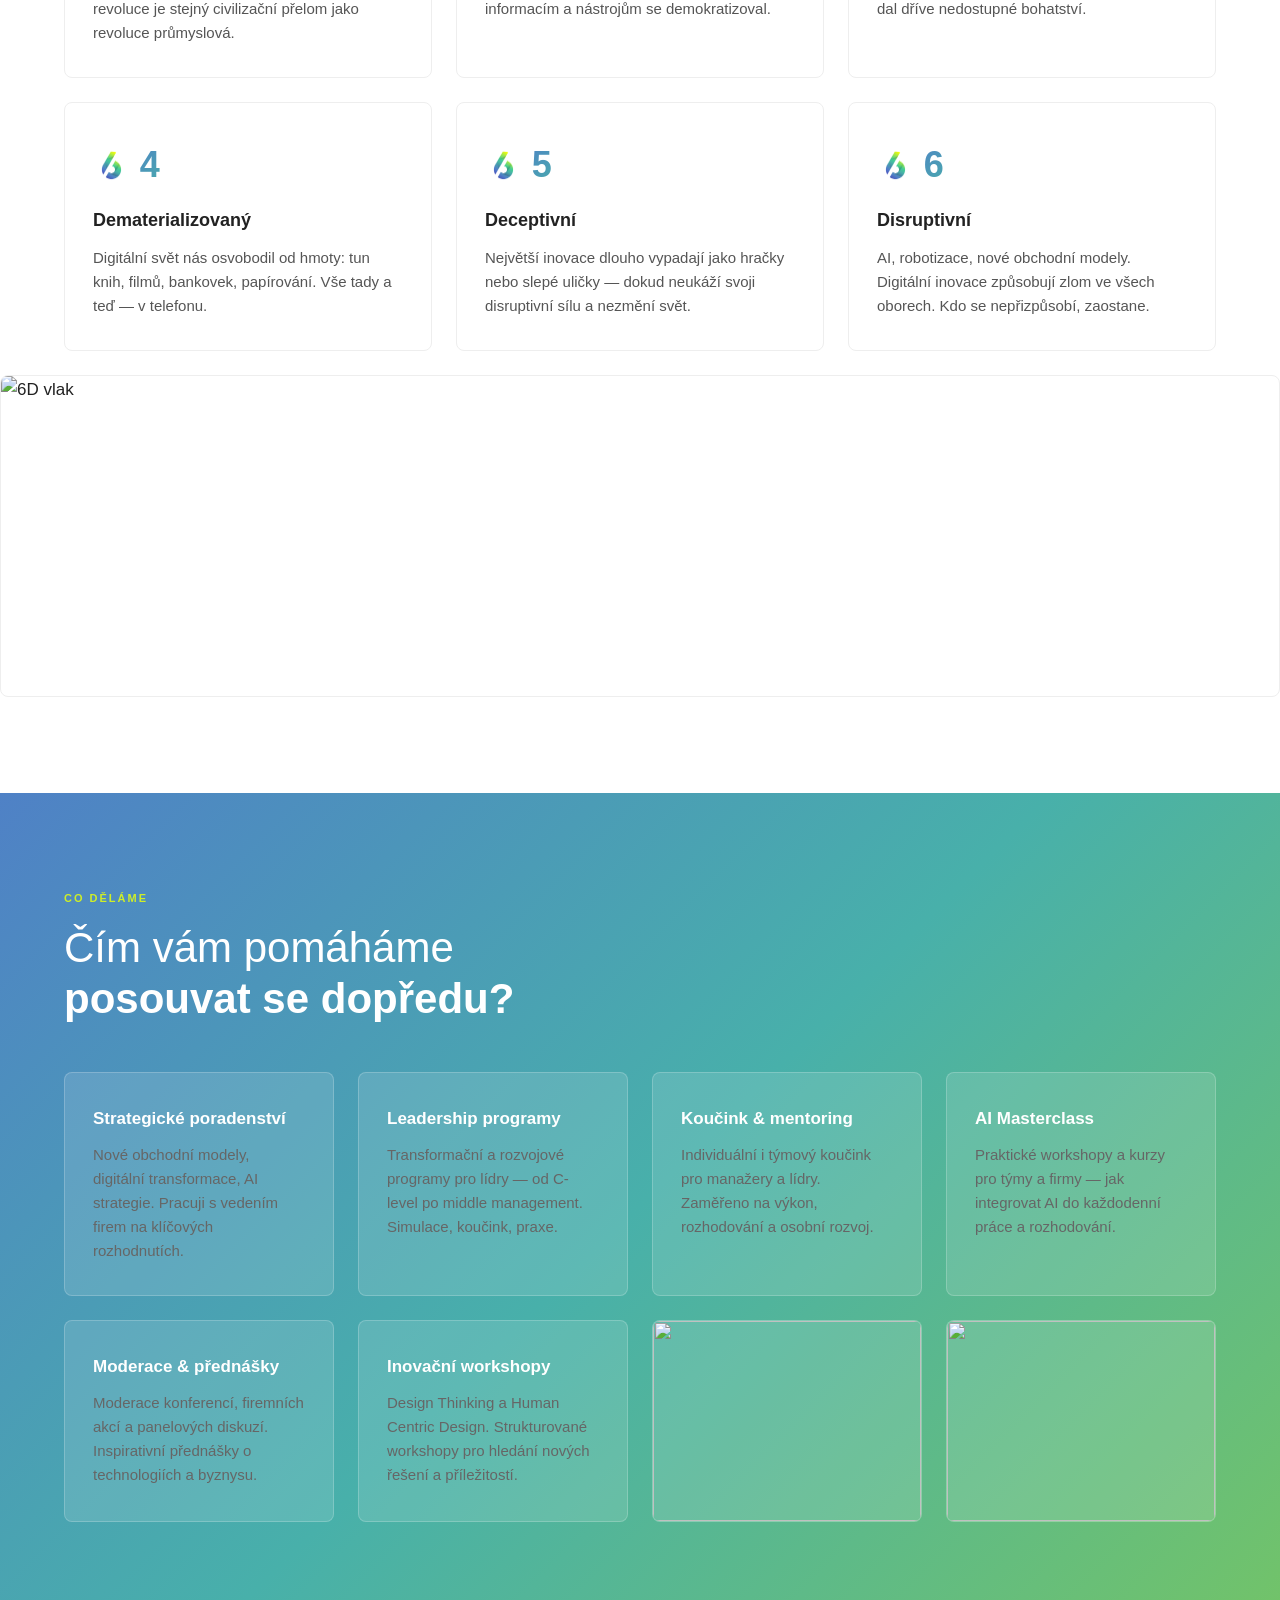
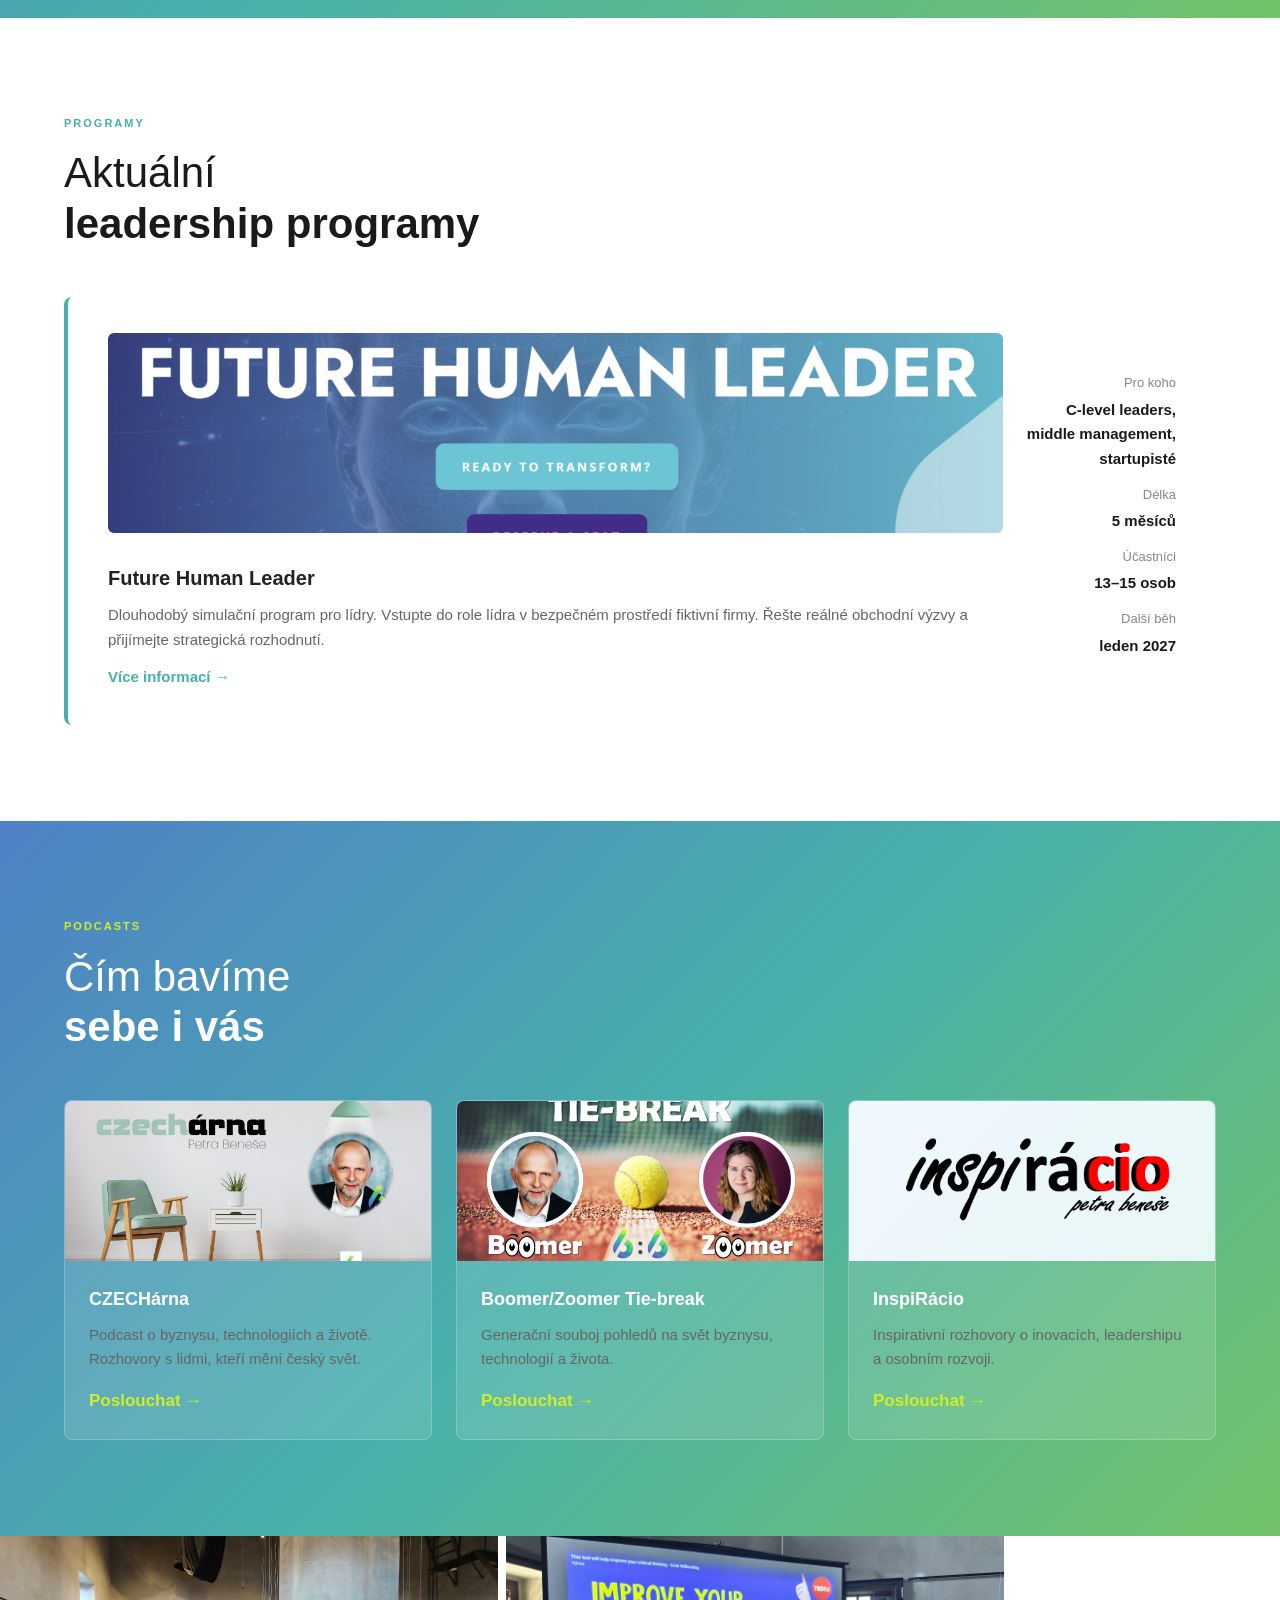
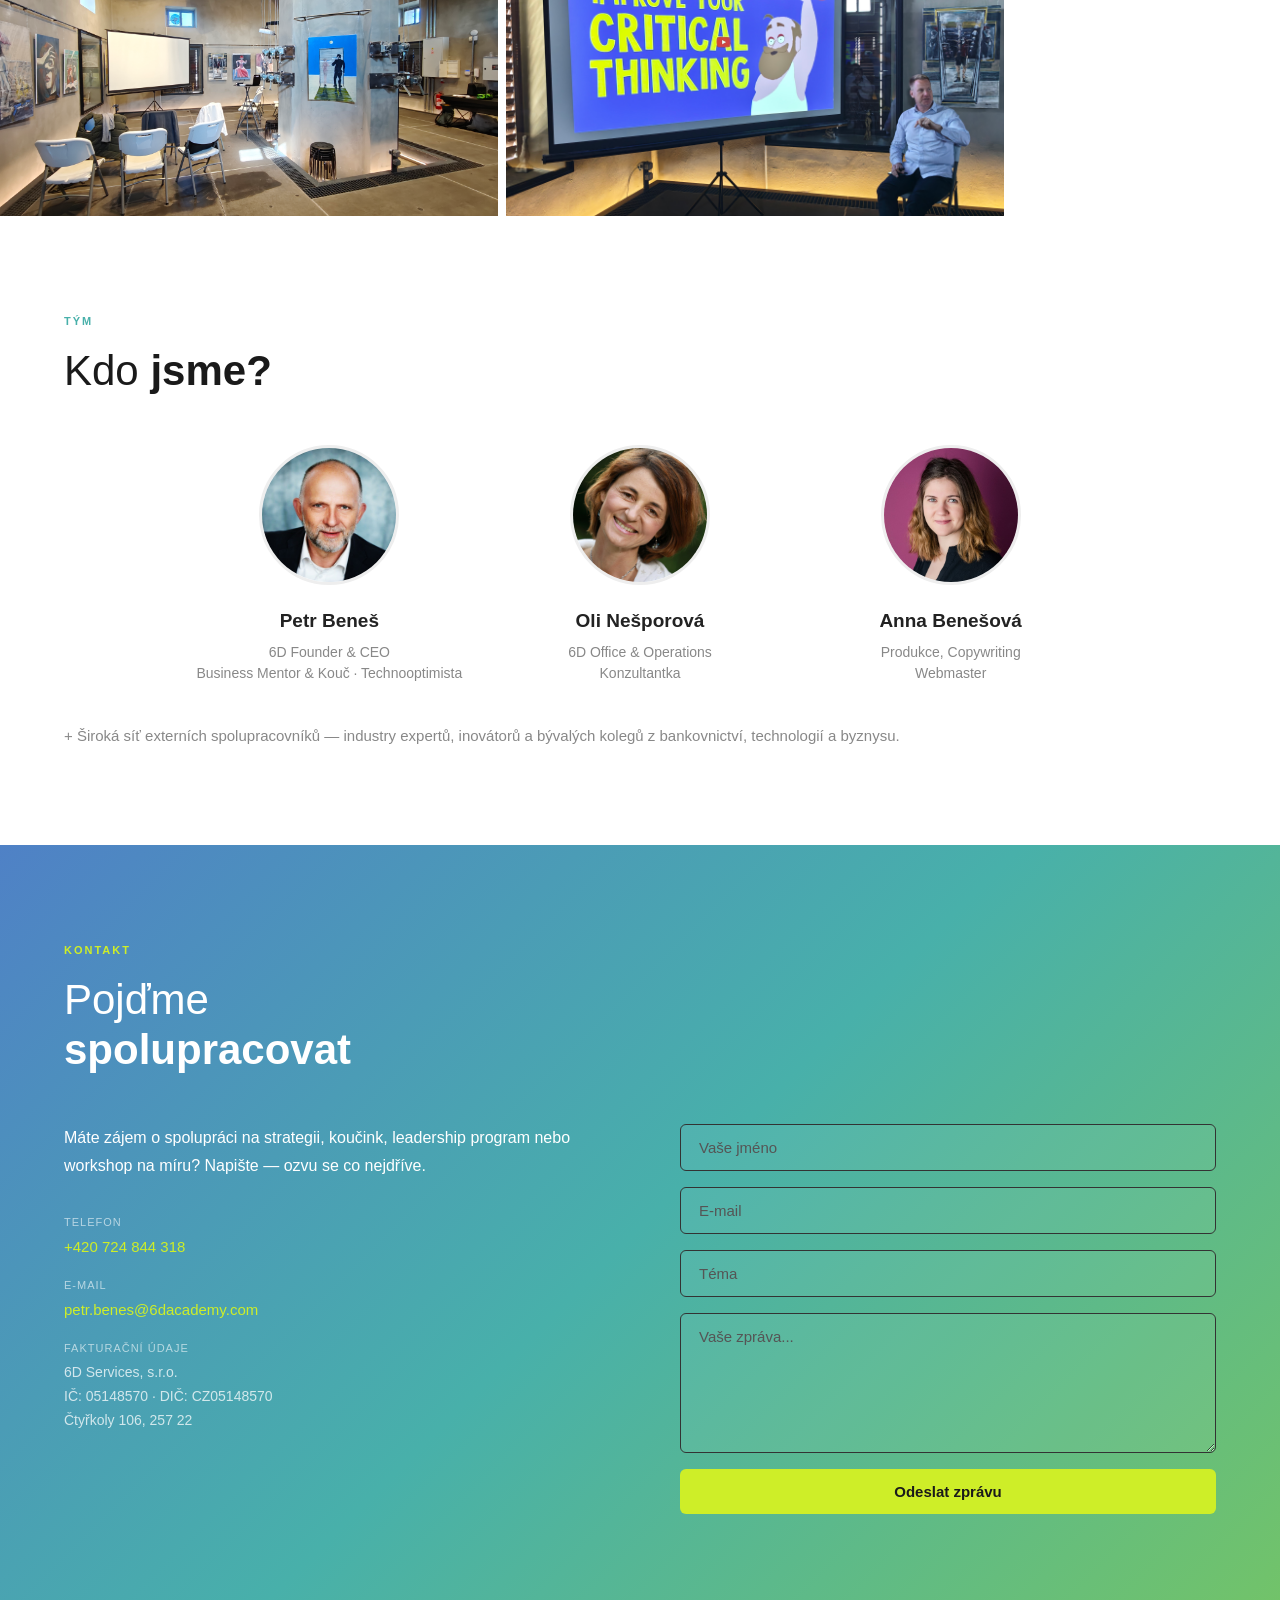
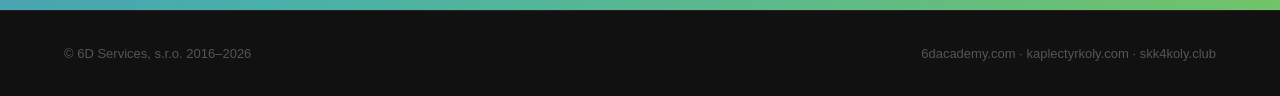
==== commit 84916098: "team centrovani, podpis hero, akce3 foto" ====
--- a/index.html
+++ b/index.html
@@ -38,7 +38,10 @@
   <div class="hero-content">
     <h1 class="hero-title">Provedu vás firemní<br>i osobní změnou ...</h1>
     <p class="hero-sub">„Žijeme ve fascinující době. Fyzický svět prolnul s virtuálním. Komfort směňujeme za soukromí. Civilizační revoluce proměňuje svět byznysu i naše individuální životy, zvyky a hodnoty. Baví mě provádět firmy i jednotlivce kulturní, byznysovou a technologickou proměnou naší společnosti."</p>
-    <h2 class="hero-sub2">... do světa 6D</h2>
+    <div class="hero-sub2-row">
+      <h2 class="hero-sub2">... do světa 6D</h2>
+      <img src="assets/img/PBE_signature_white.png" alt="Petr Beneš" class="hero-signature" />
+    </div>
     <div class="hero-cta">
       <a href="#sluzby" class="btn btn-primary">Co děláme</a>
       <a href="#kontakt" class="btn btn-primary">Napište nám</a>
@@ -154,7 +157,7 @@
       <img src="assets/img/akce5.jpg" alt="" />
     </div>
     <div class="service-card service-card--photo">
-      <img src="assets/img/akce6.jpg" alt="" />
+      <img src="assets/img/akce3.jpg" alt="" />
     </div>
   </div>
 </section>
@@ -172,7 +175,7 @@
       </div>
       <div class="program-meta">
         <span>Pro koho</span>
-        <strong>C-level,<br>middle management,<br>startupisté</strong>
+        <strong>C-level leaders,<br>middle management,<br>startupisté</strong>
         <span>Délka</span>
         <strong>5 měsíců</strong>
         <span>Účastníci</span>
--- a/assets/css/style.css
+++ b/assets/css/style.css
@@ -135,7 +135,16 @@
 
 .hero-cta { display: flex; gap: 16px; flex-wrap: wrap; align-items: center; }
 .hero-cta .btn { min-width: 160px; text-align: center; }
-.hero-signature { height: 48px; opacity: 0.9; margin-left: 8px; }
+.hero-sub2-row {
+  display: flex;
+  align-items: center;
+  gap: 32px;
+  margin-bottom: 40px;
+}
+.hero-signature {
+  height: 70px;
+  margin-right: 5%;
+}
 
 .btn { display: inline-block; padding: 14px 30px; border-radius: 6px; text-decoration: none; font-size: 15px; font-weight: 700; transition: all 0.2s; cursor: pointer; border: none; }
 .btn-primary { background: var(--teal); color: white; }
@@ -213,7 +222,13 @@
 .link-blue { color: var(--blue); text-decoration: none; font-weight: 700; }
 
 #tym { background: white; }
-.team-grid { display: grid; grid-template-columns: repeat(auto-fit, minmax(220px, 1fr)); gap: 32px; max-width: 800px; }
+.team-grid {
+  display: grid;
+  grid-template-columns: repeat(3, 1fr);
+  gap: 32px;
+  max-width: 900px;
+  margin: 0 auto;
+}
 .team-card { text-align: center; }
 .team-photo { width: 140px; height: 140px; border-radius: 50%; background: var(--gray); margin: 0 auto 20px; overflow: hidden; border: 3px solid #eee; }
 .team-photo img { width: 100%; height: 100%; object-fit: cover; }
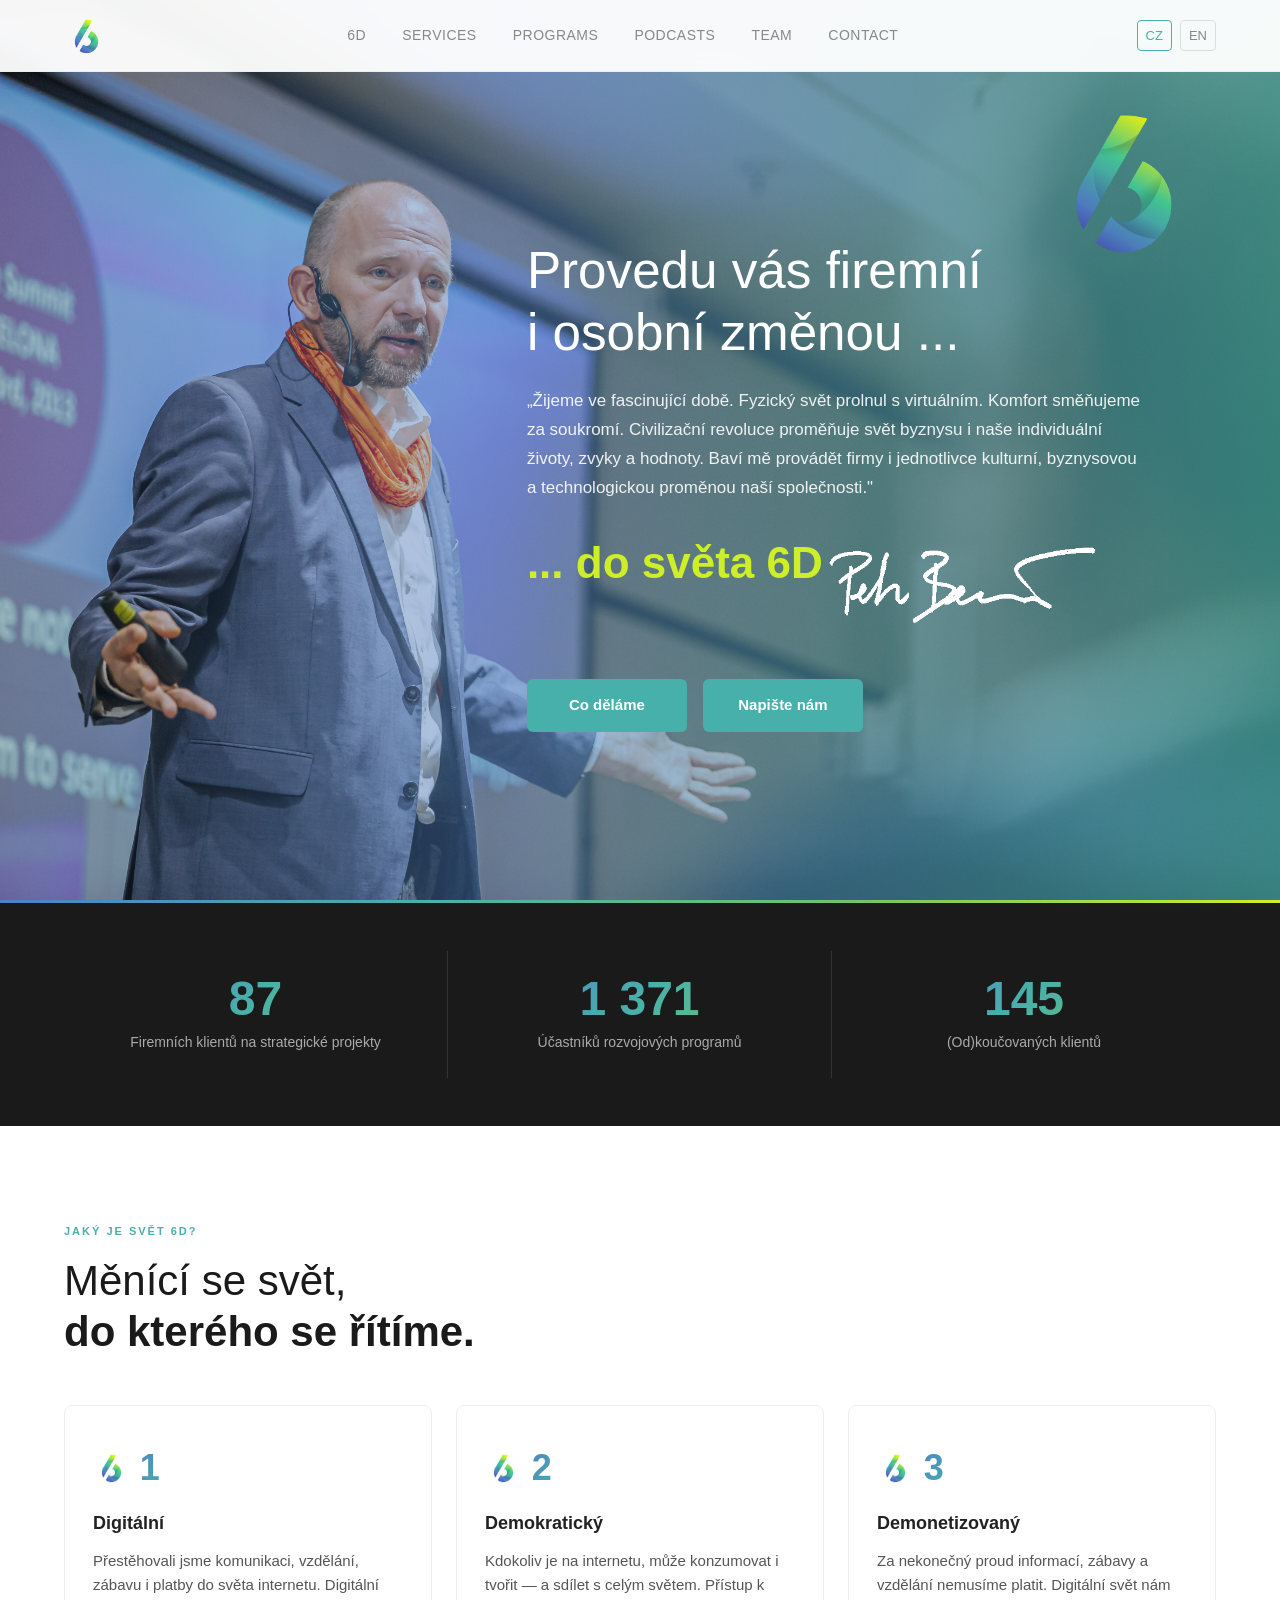
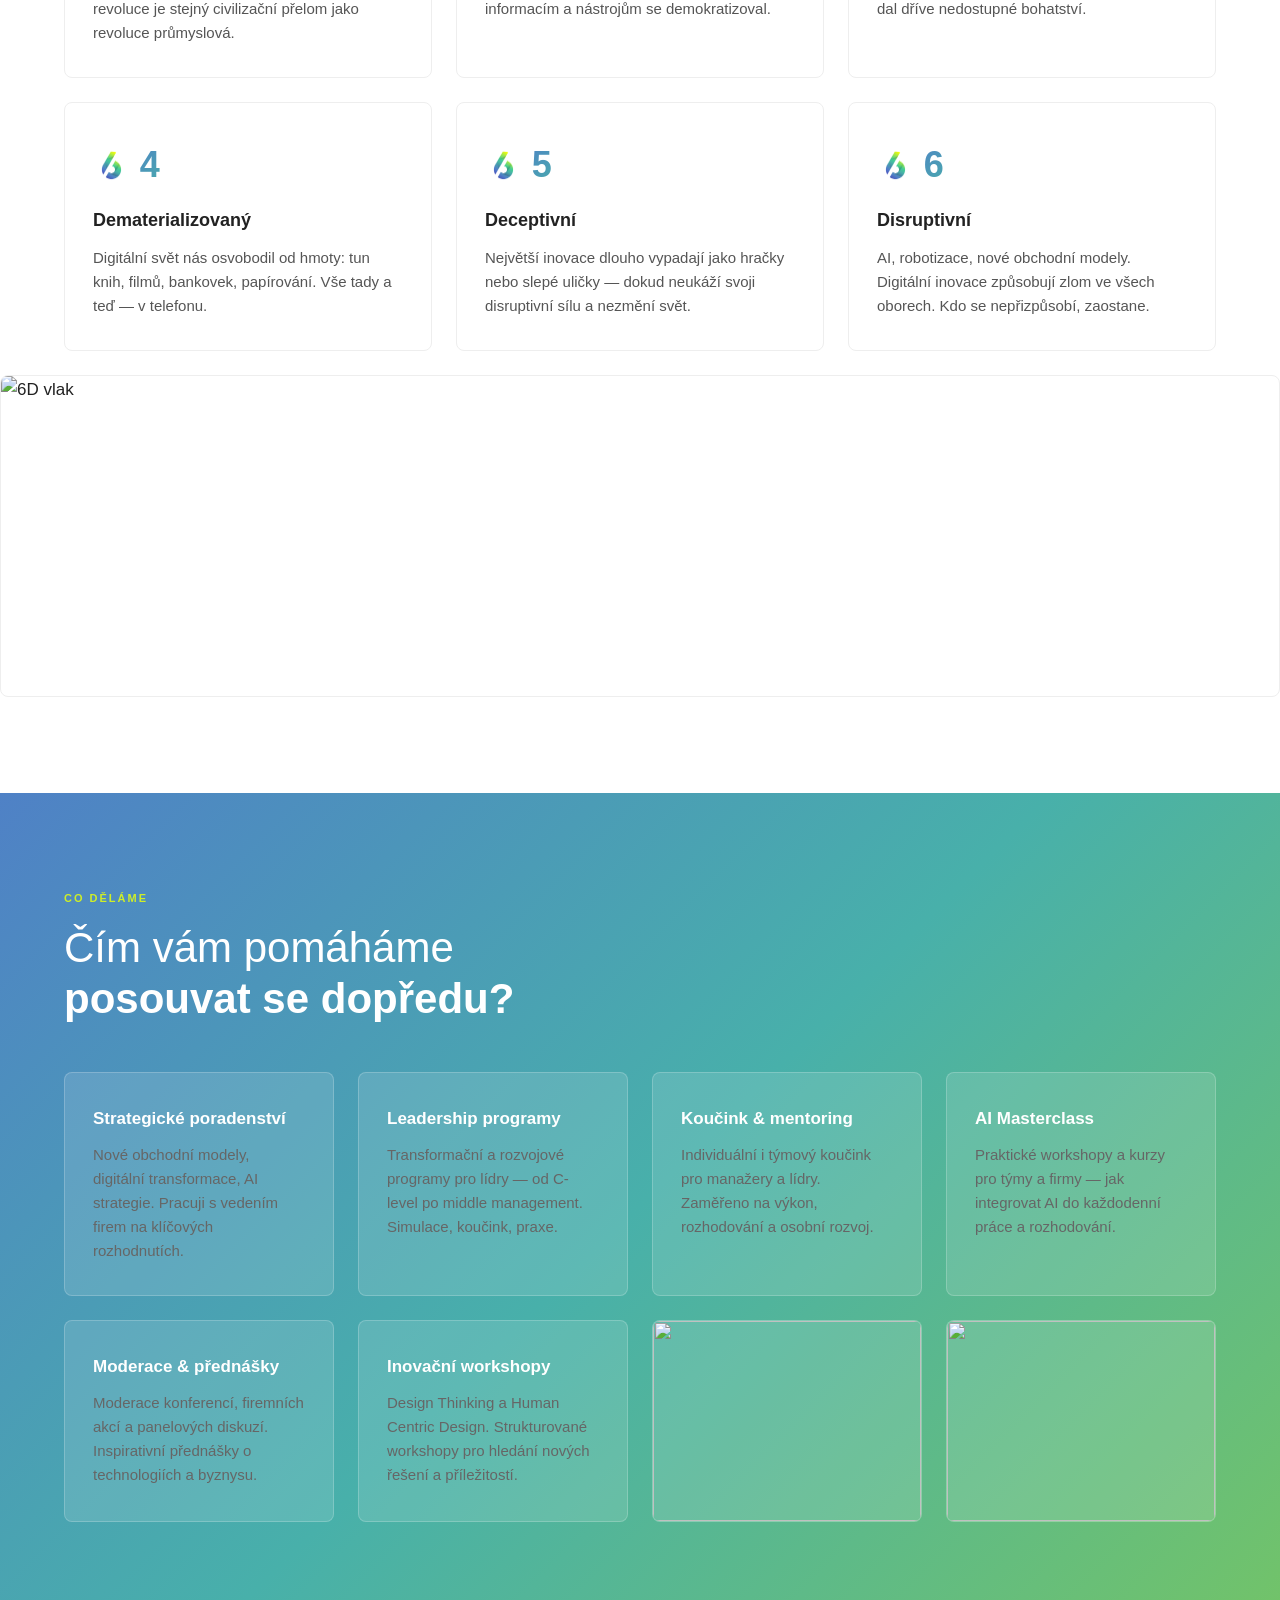
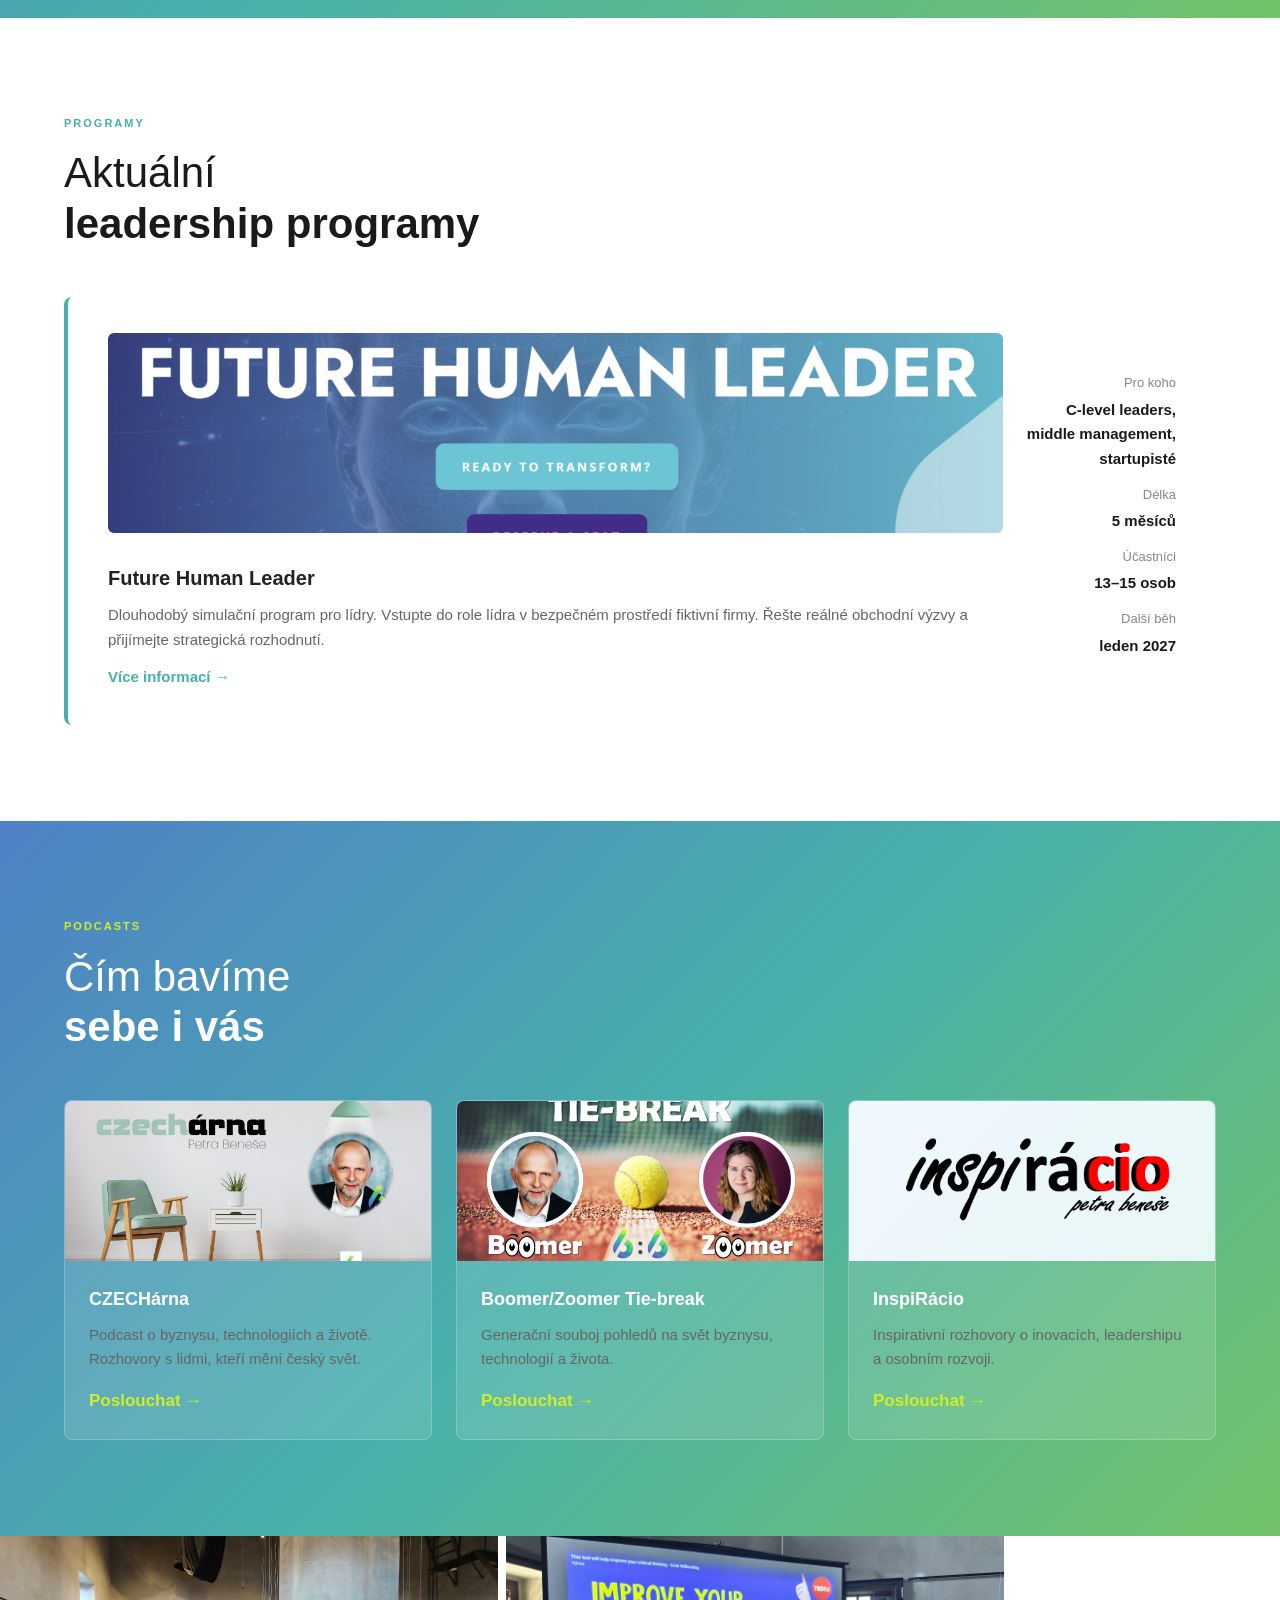
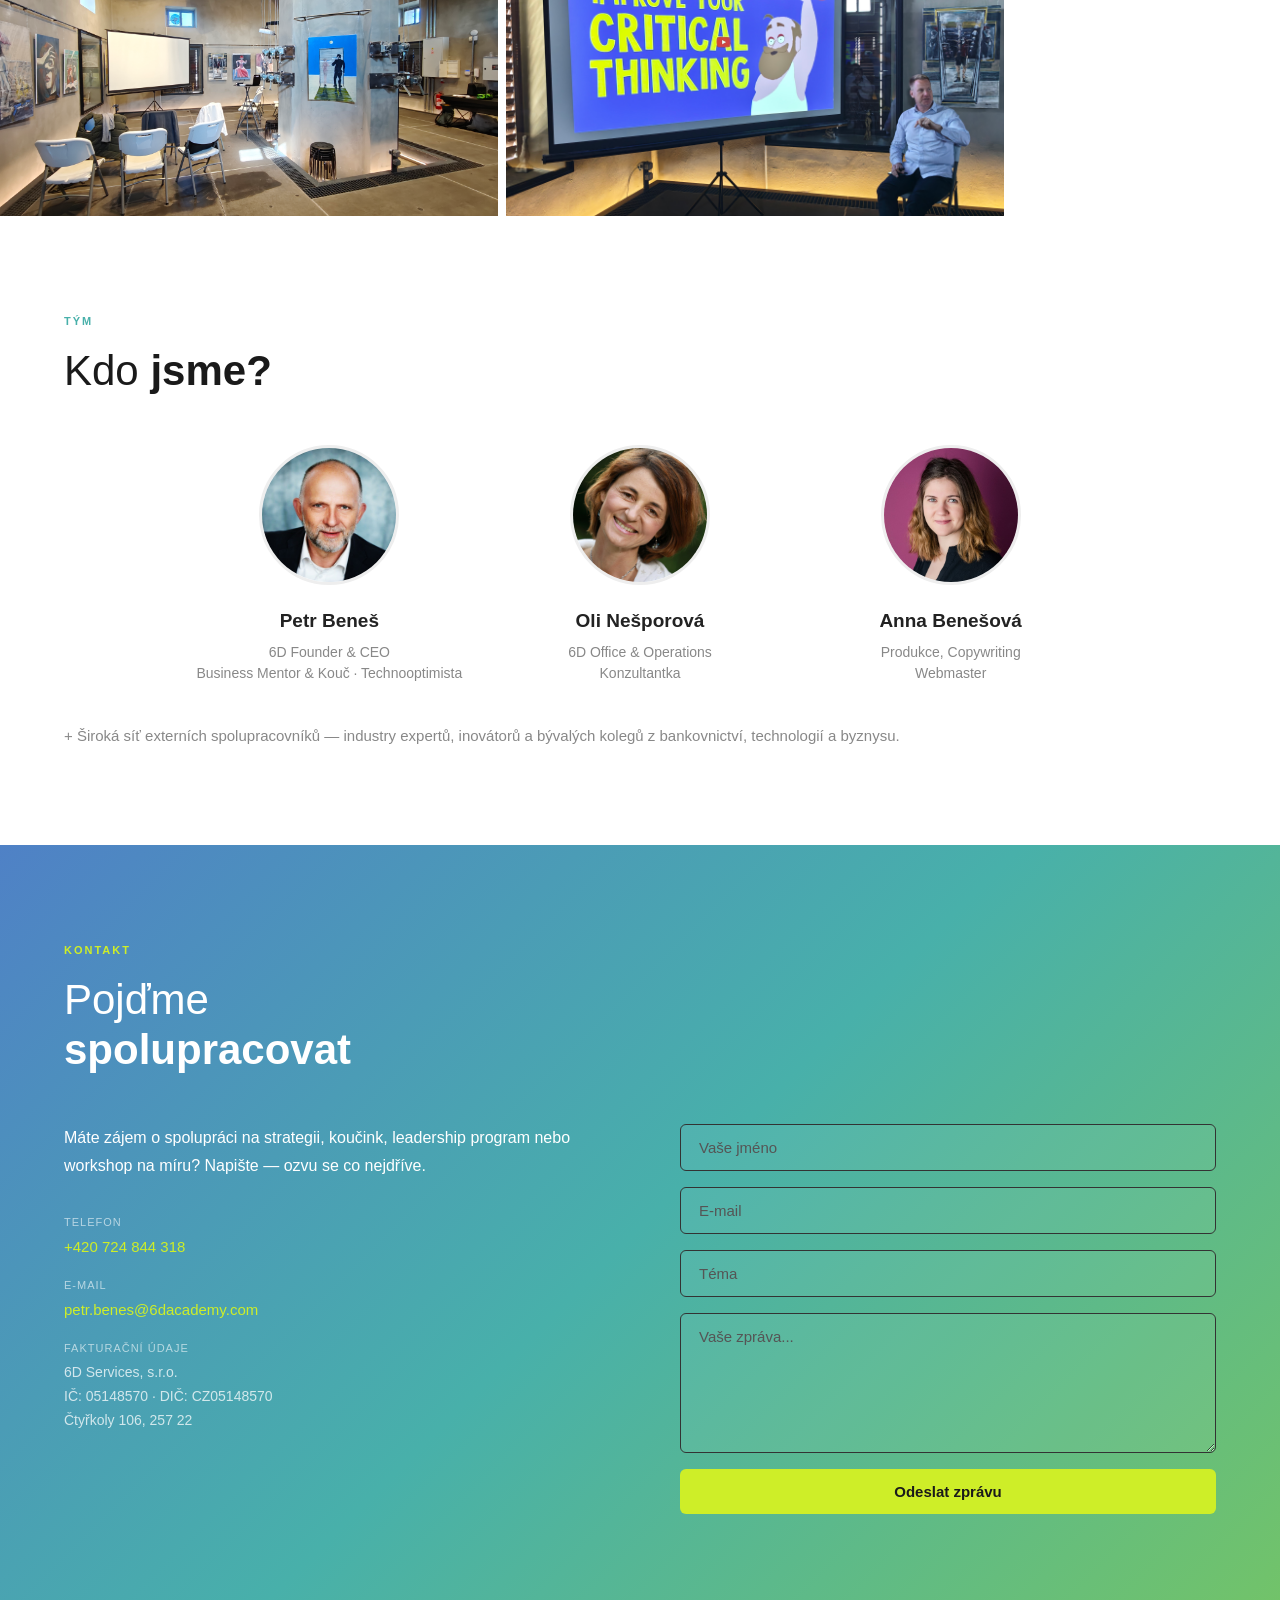
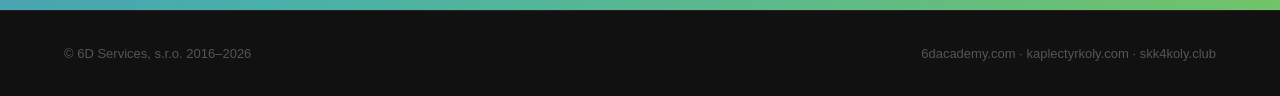
==== commit e6d19d8b: "podpis hero oprava" ====
--- a/index.html
+++ b/index.html
@@ -45,7 +45,6 @@
     <div class="hero-cta">
       <a href="#sluzby" class="btn btn-primary">Co děláme</a>
       <a href="#kontakt" class="btn btn-primary">Napište nám</a>
-      <img src="assets/img/PBE_signature_white.png" alt="Petr Beneš" class="hero-signature" />
     </div>
   </div>
 </section>
--- a/assets/css/style.css
+++ b/assets/css/style.css
@@ -138,12 +138,14 @@
 .hero-sub2-row {
   display: flex;
   align-items: center;
-  gap: 32px;
+  justify-content: space-between;
   margin-bottom: 40px;
+  width: 100%;
 }
 .hero-signature {
-  height: 70px;
-  margin-right: 5%;
+  height: 90px;
+  margin-right: 8%;
+  margin-left: auto;
 }
 
 .btn { display: inline-block; padding: 14px 30px; border-radius: 6px; text-decoration: none; font-size: 15px; font-weight: 700; transition: all 0.2s; cursor: pointer; border: none; }
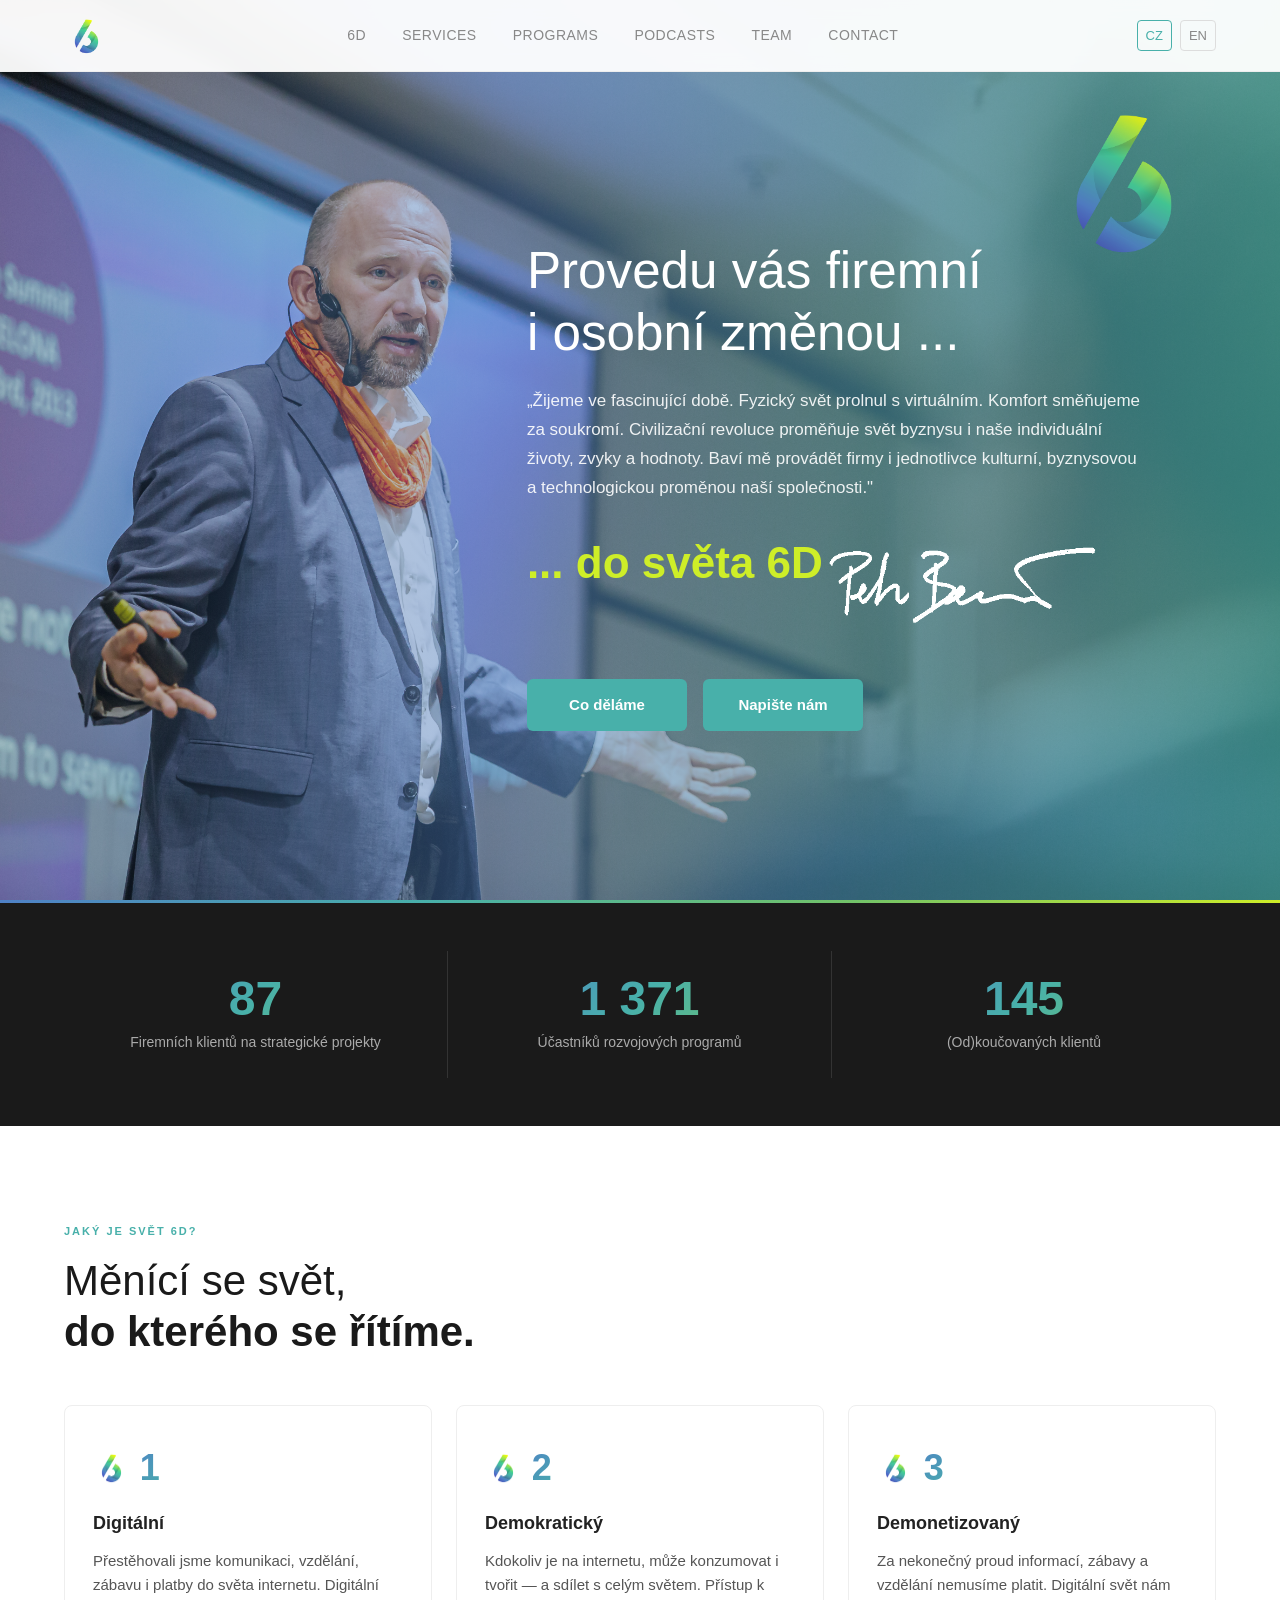
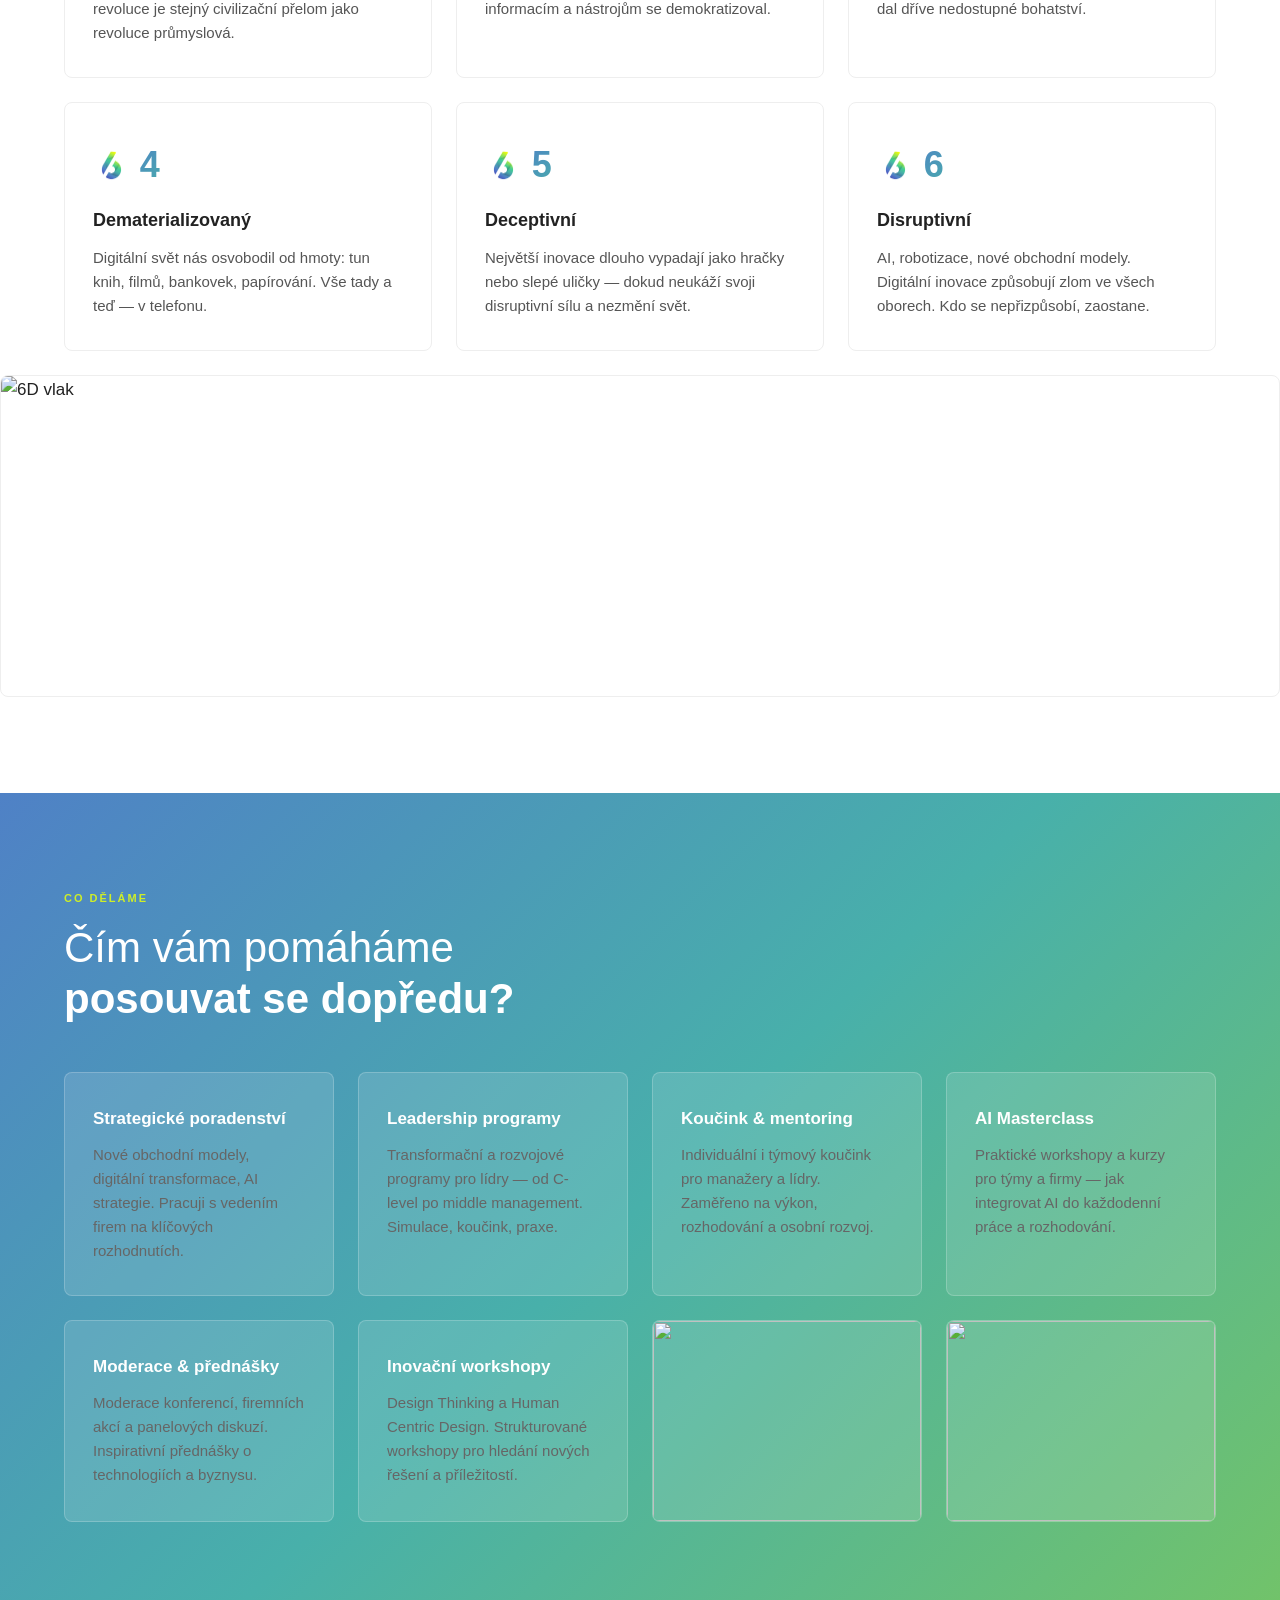
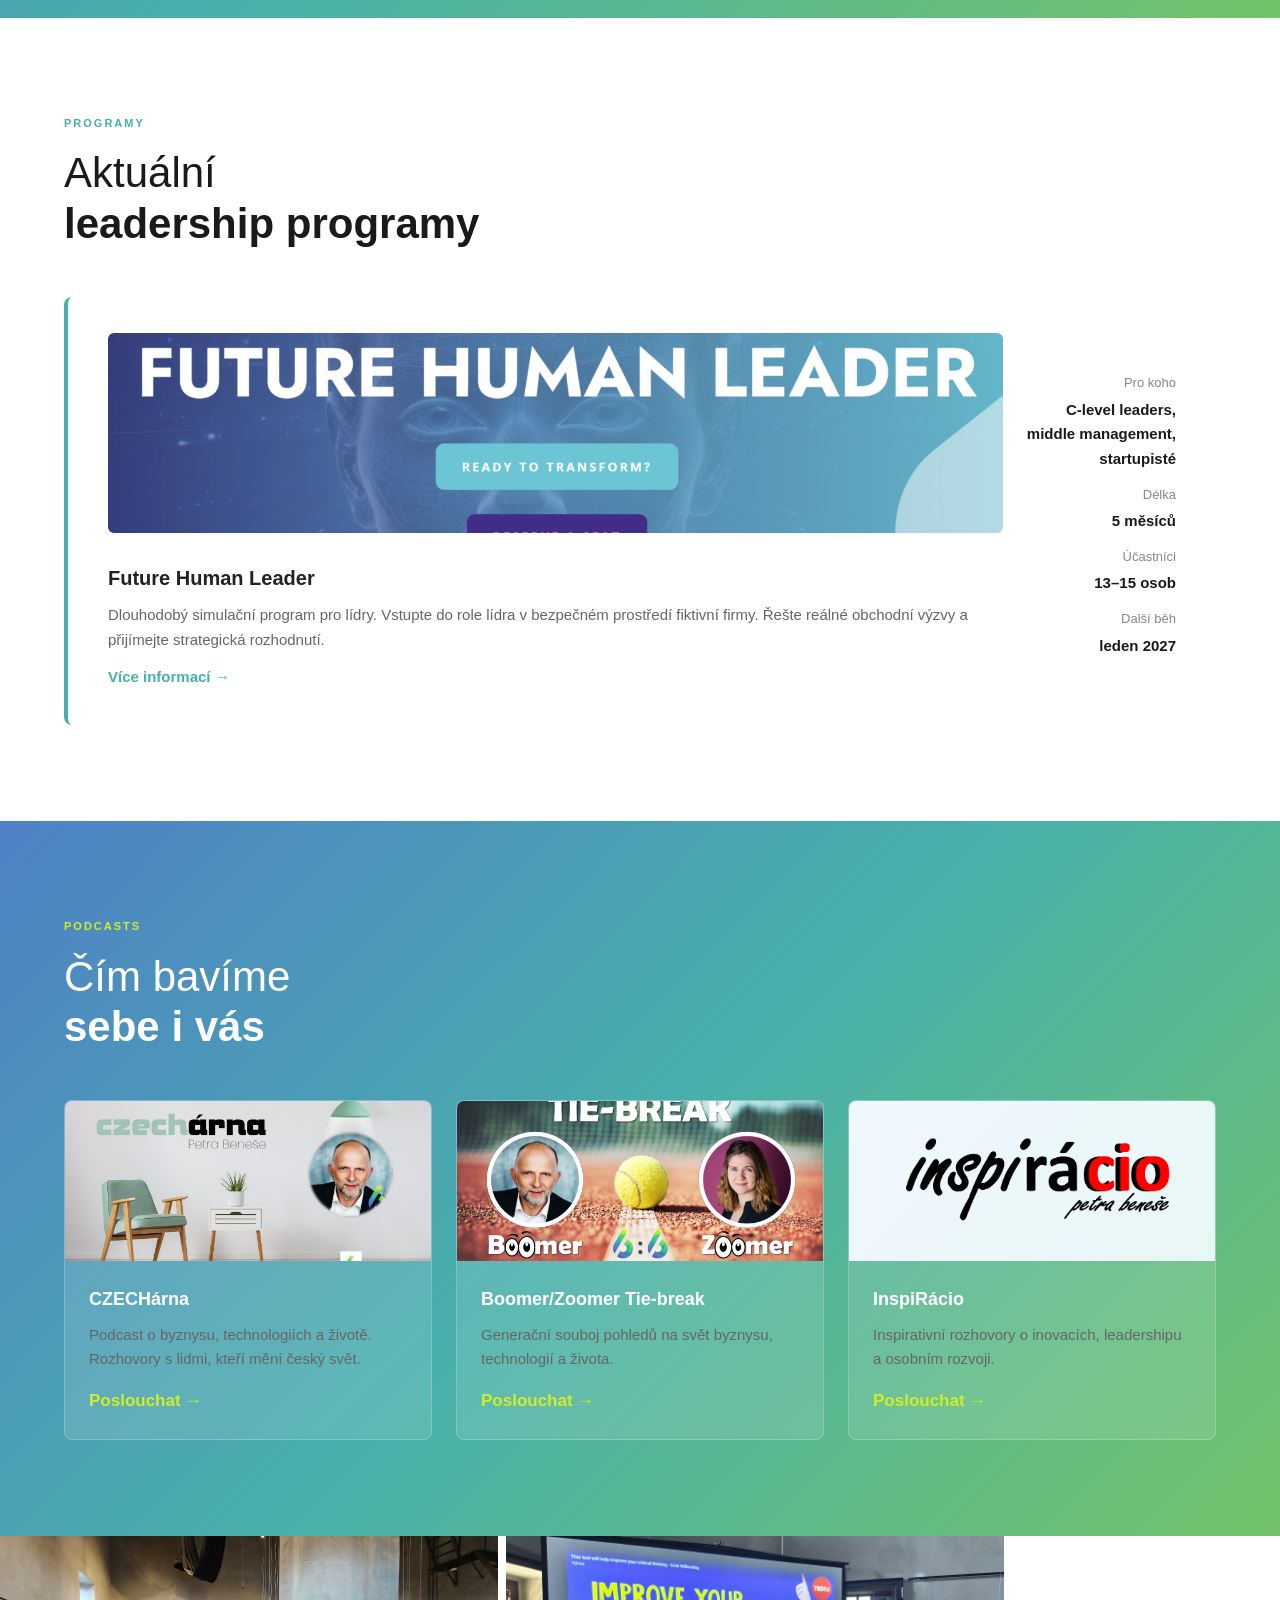
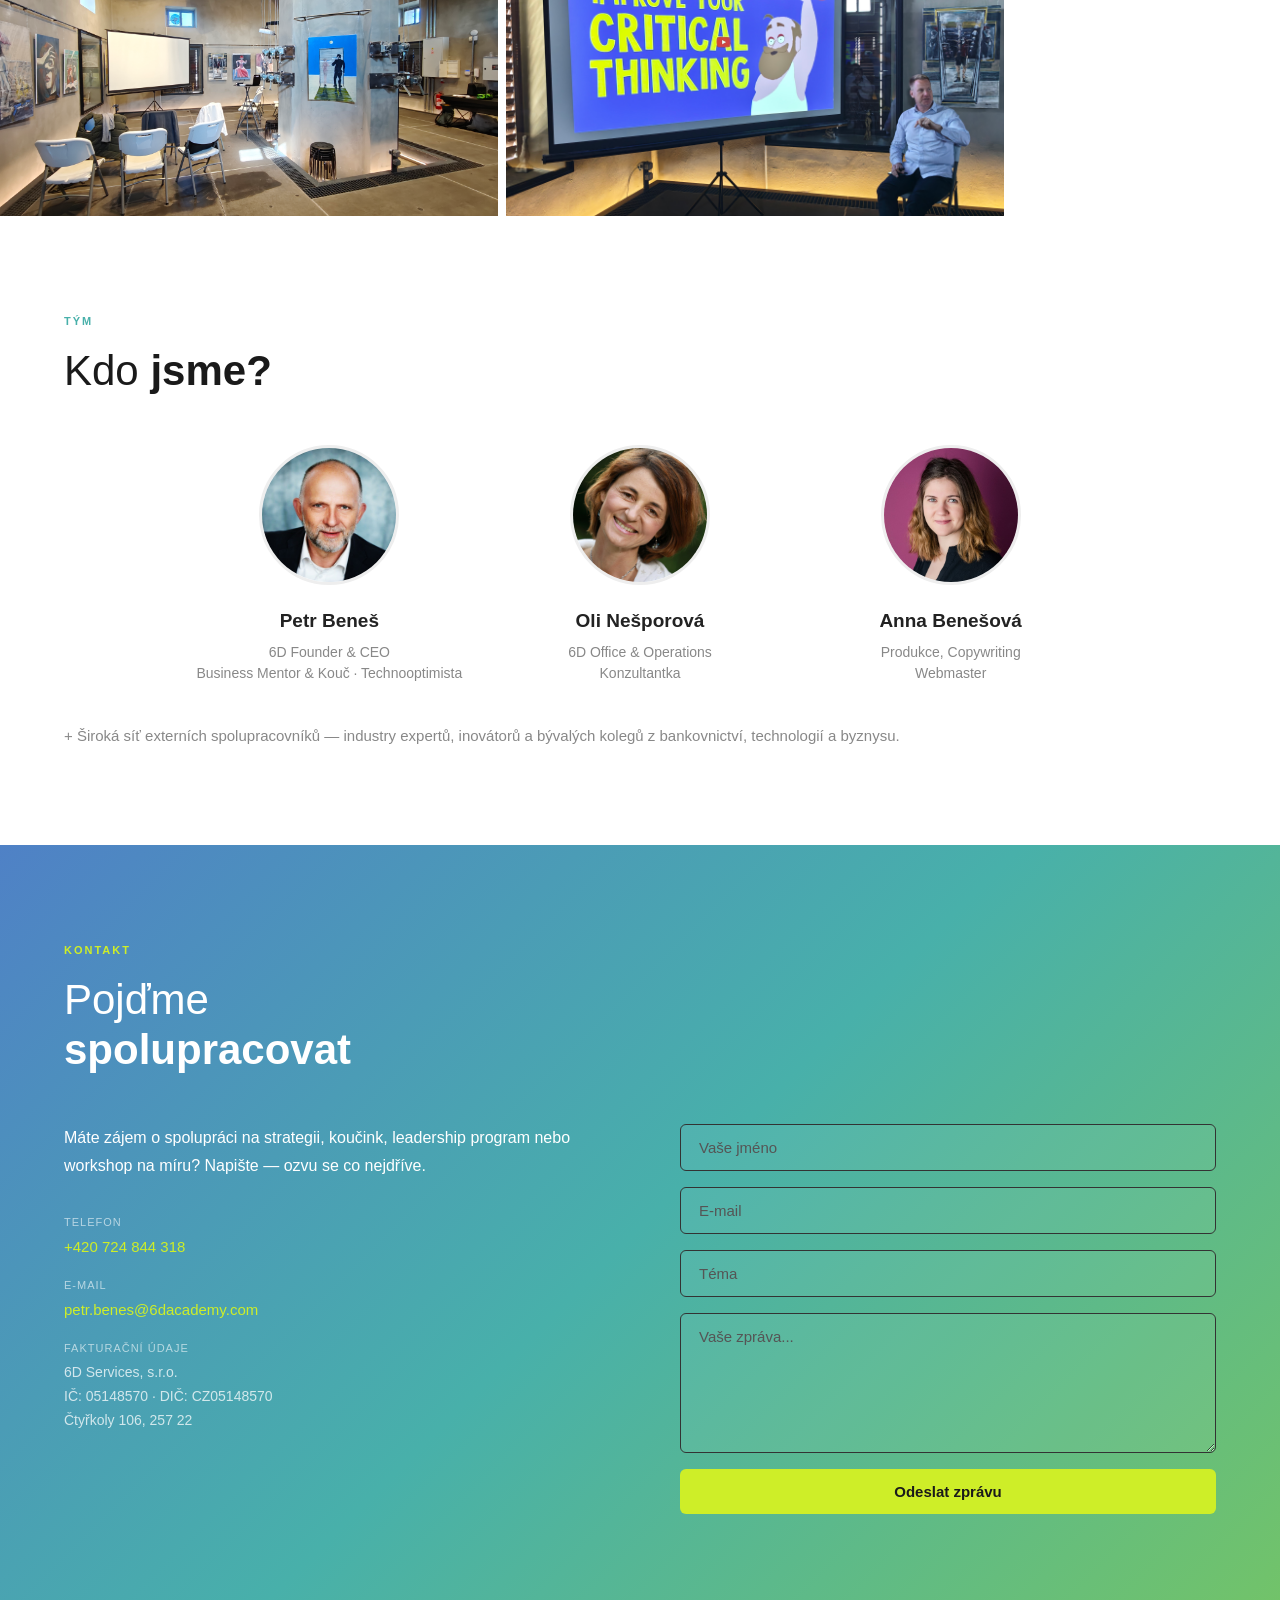
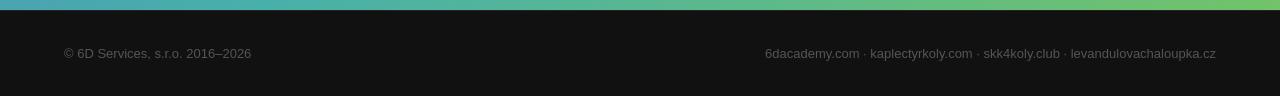
==== commit ffa2e19a: "footer link levandulovachaloupka" ====
--- a/index.html
+++ b/index.html
@@ -156,7 +156,7 @@
       <img src="assets/img/akce5.jpg" alt="" />
     </div>
     <div class="service-card service-card--photo">
-      <img src="assets/img/akce3.jpg" alt="" />
+      <img src="assets/img/akce9.jpg" alt="" />
     </div>
   </div>
 </section>
@@ -305,7 +305,8 @@
   <p>
     <a href="https://www.6dacademy.com" target="_blank">6dacademy.com</a> ·
     <a href="https://www.kaplectyrkoly.com" target="_blank">kaplectyrkoly.com</a> ·
-    <a href="https://www.skk4koly.club" target="_blank">skk4koly.club</a>
+    <a href="https://www.skk4koly.club" target="_blank">skk4koly.club</a> ·
+    <a href="https://www.levandulovachaloupka.cz" target="_blank">levandulovachaloupka.cz</a>
   </p>
 </footer>
 
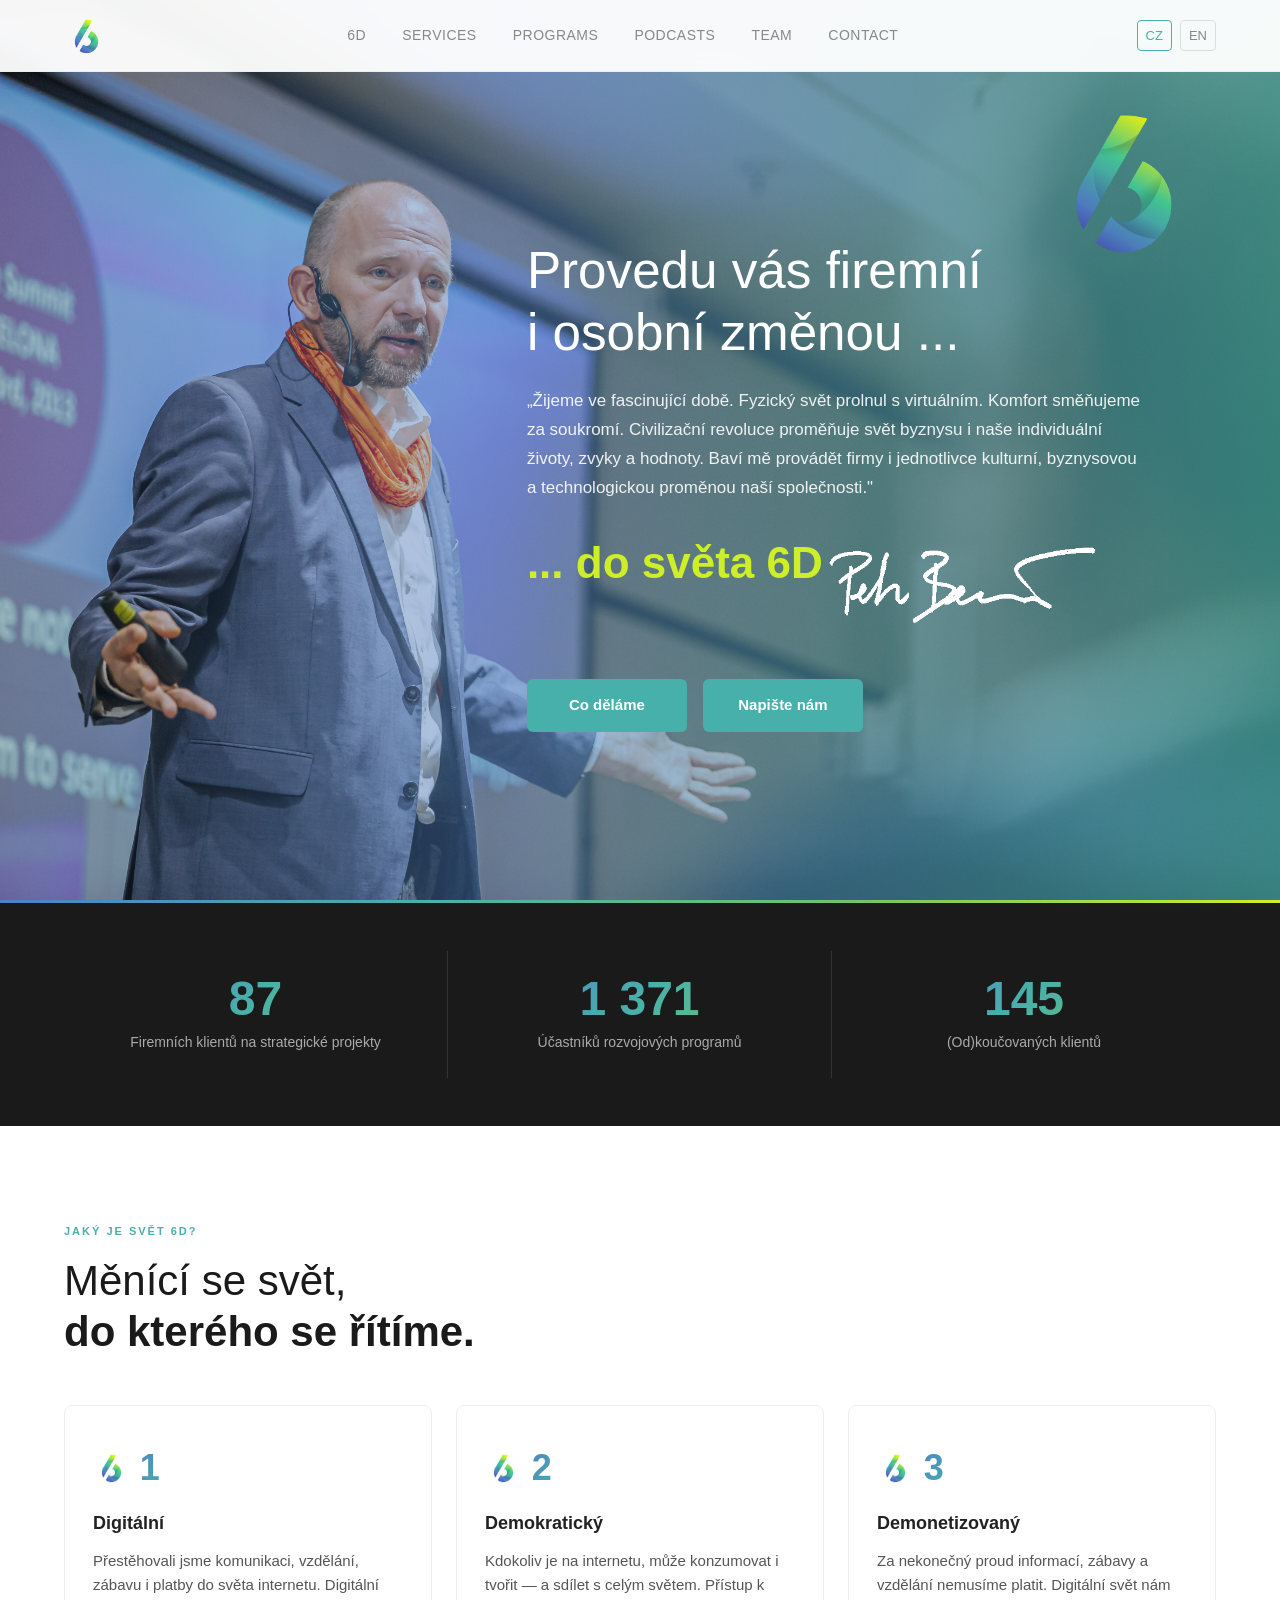
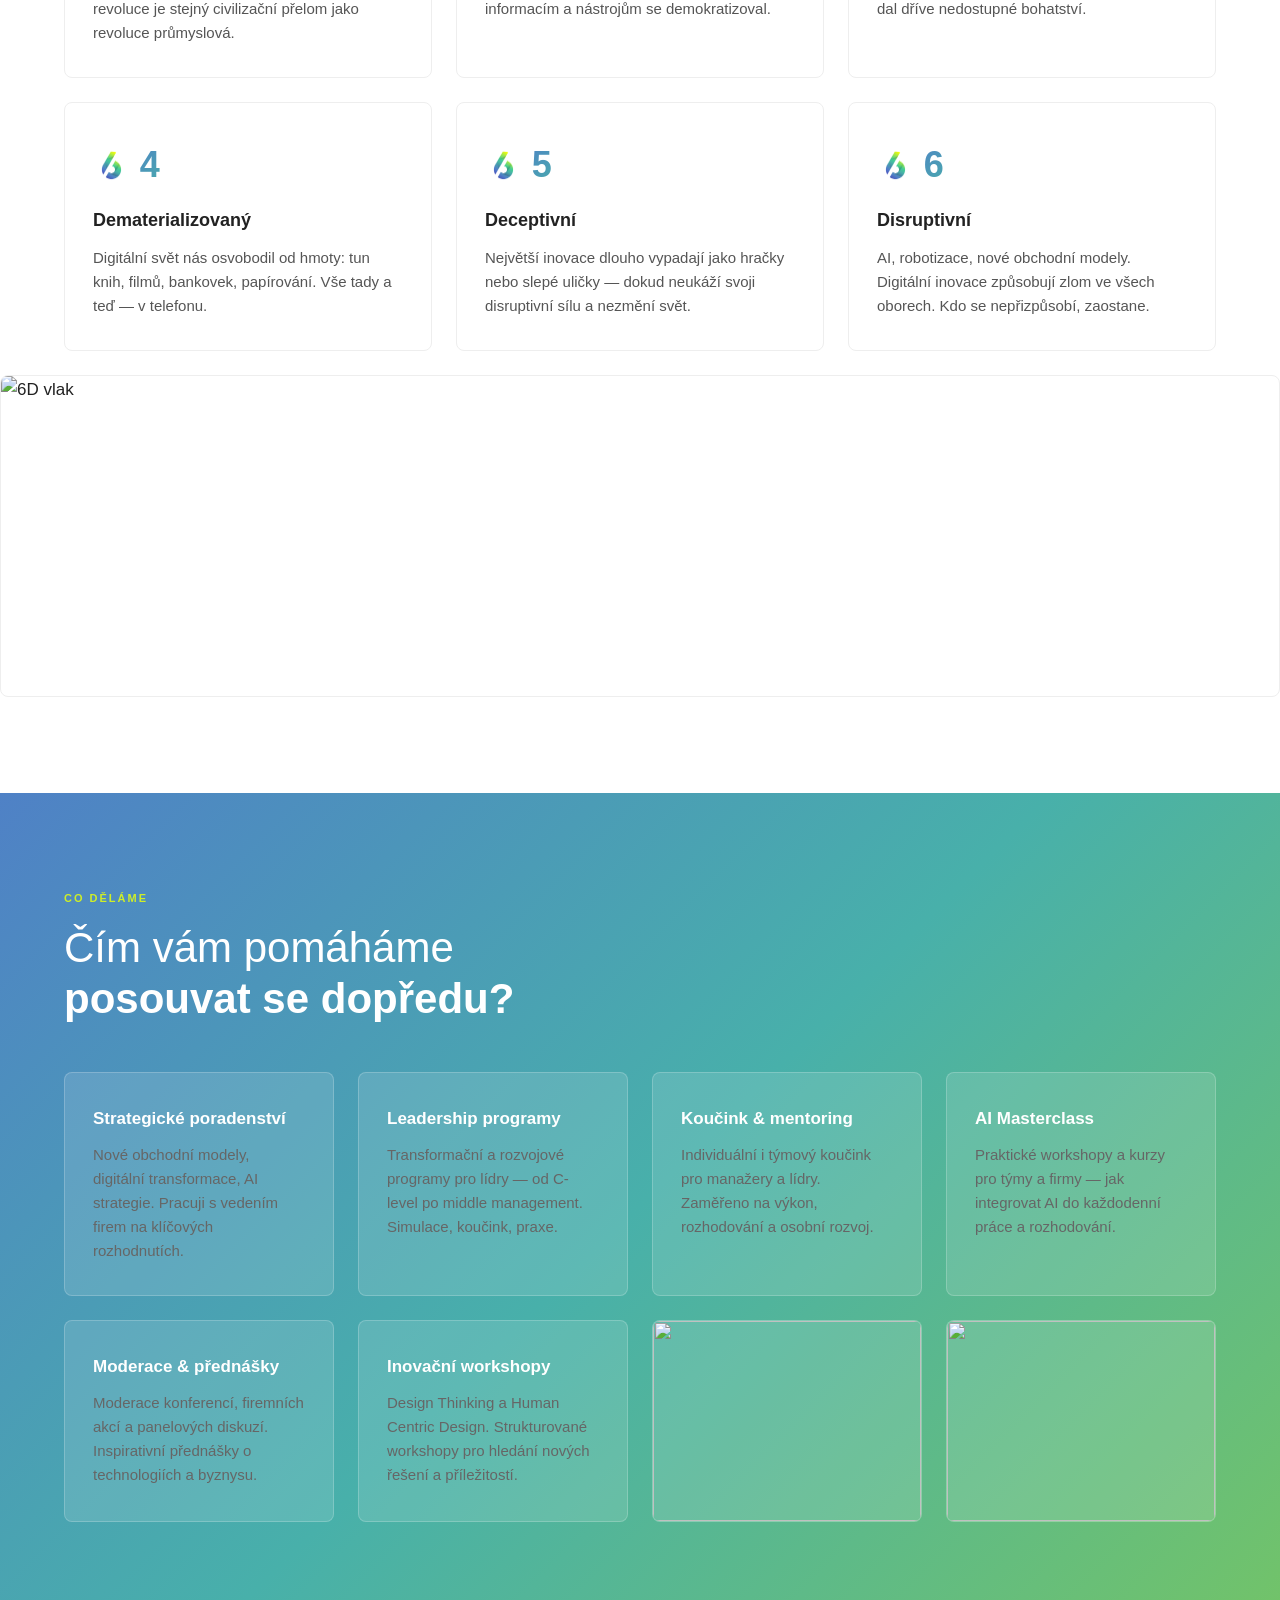
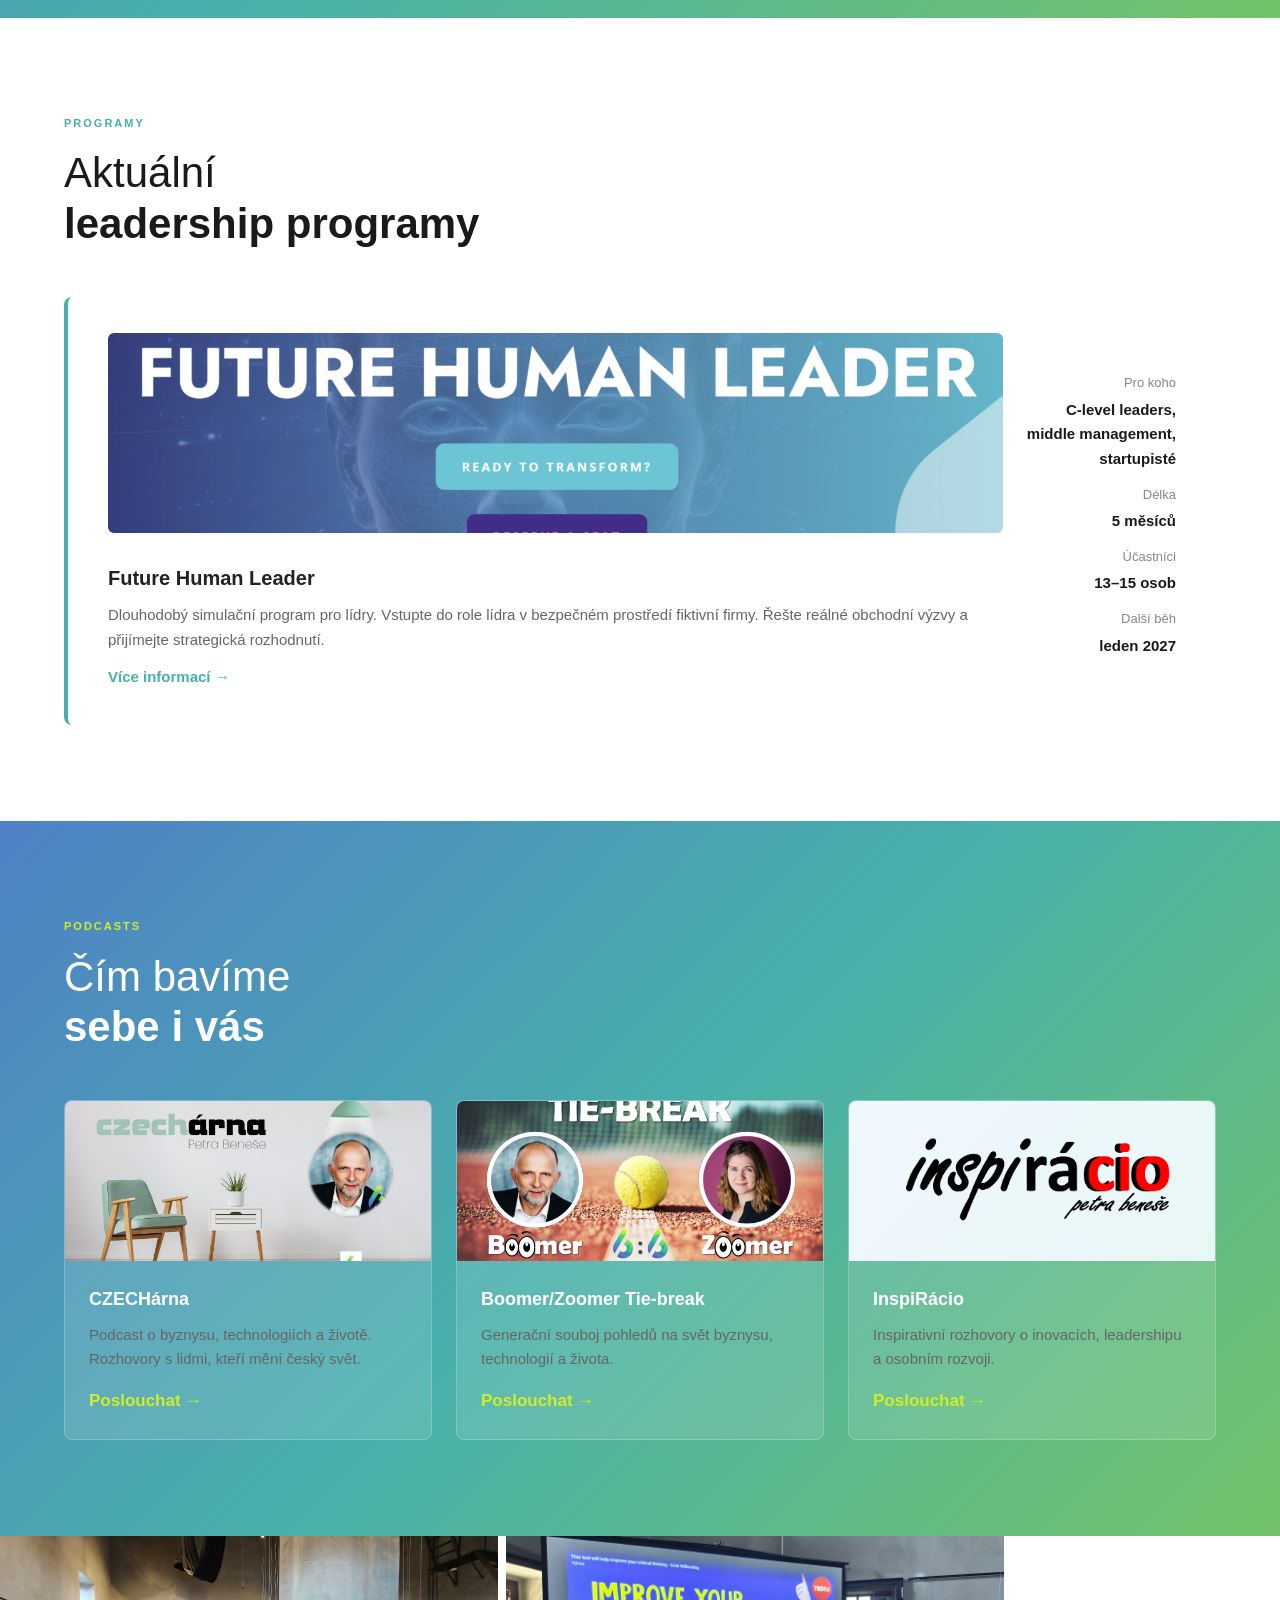
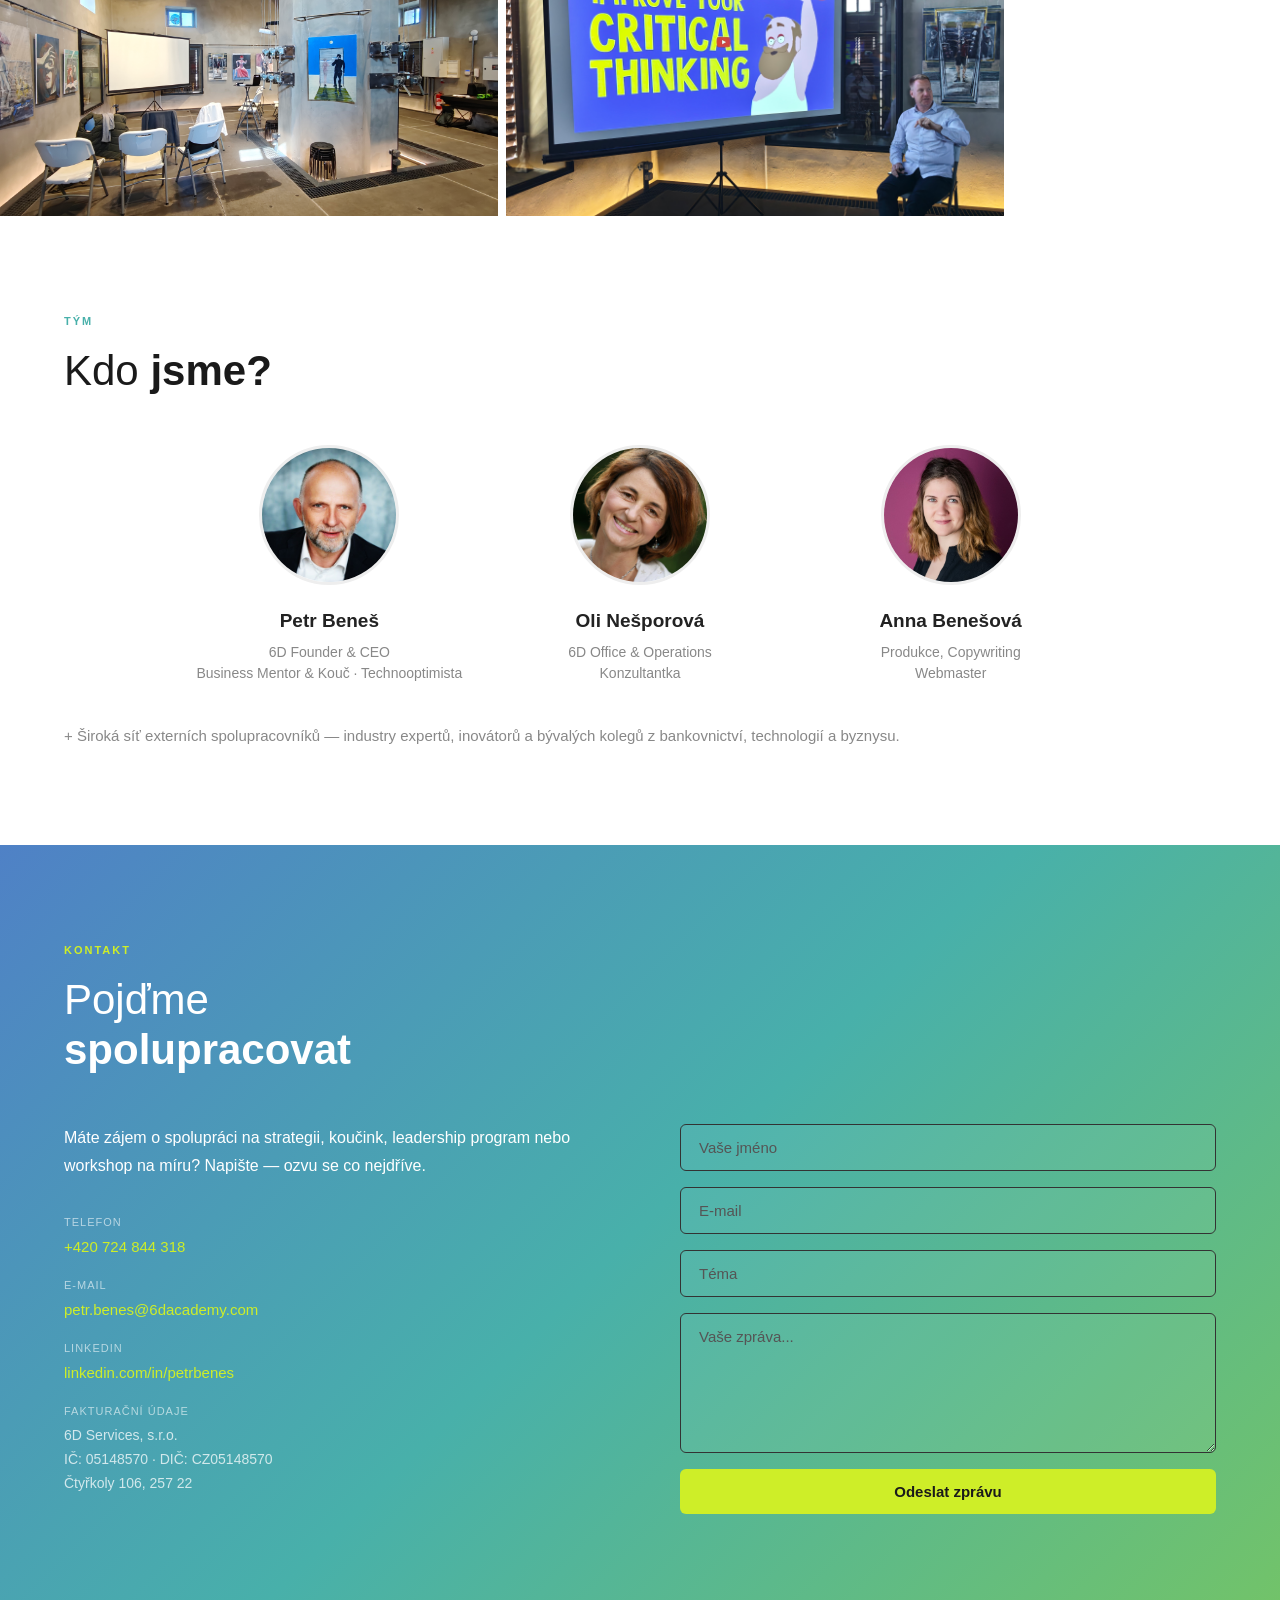
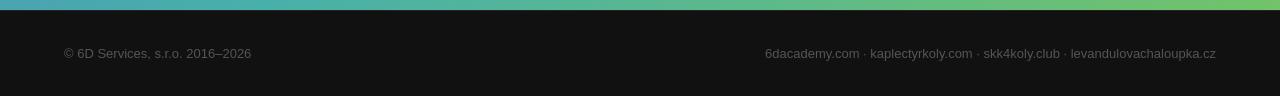
==== commit 209d55d5: "linkedin odkaz v kontaktu" ====
--- a/index.html
+++ b/index.html
@@ -276,6 +276,10 @@
           <div class="contact-item-value"><a href="mailto:petr.benes@6dacademy.com">petr.benes@6dacademy.com</a></div>
         </div>
         <div class="contact-item">
+          <div class="contact-item-label">LinkedIn</div>
+          <div class="contact-item-value"><a href="https://www.linkedin.com/in/petrbenes/" target="_blank">linkedin.com/in/petrbenes</a></div>
+        </div>
+        <div class="contact-item">
           <div class="contact-item-label">Fakturační údaje</div>
           <div class="contact-item-value muted">
             6D Services, s.r.o.<br>
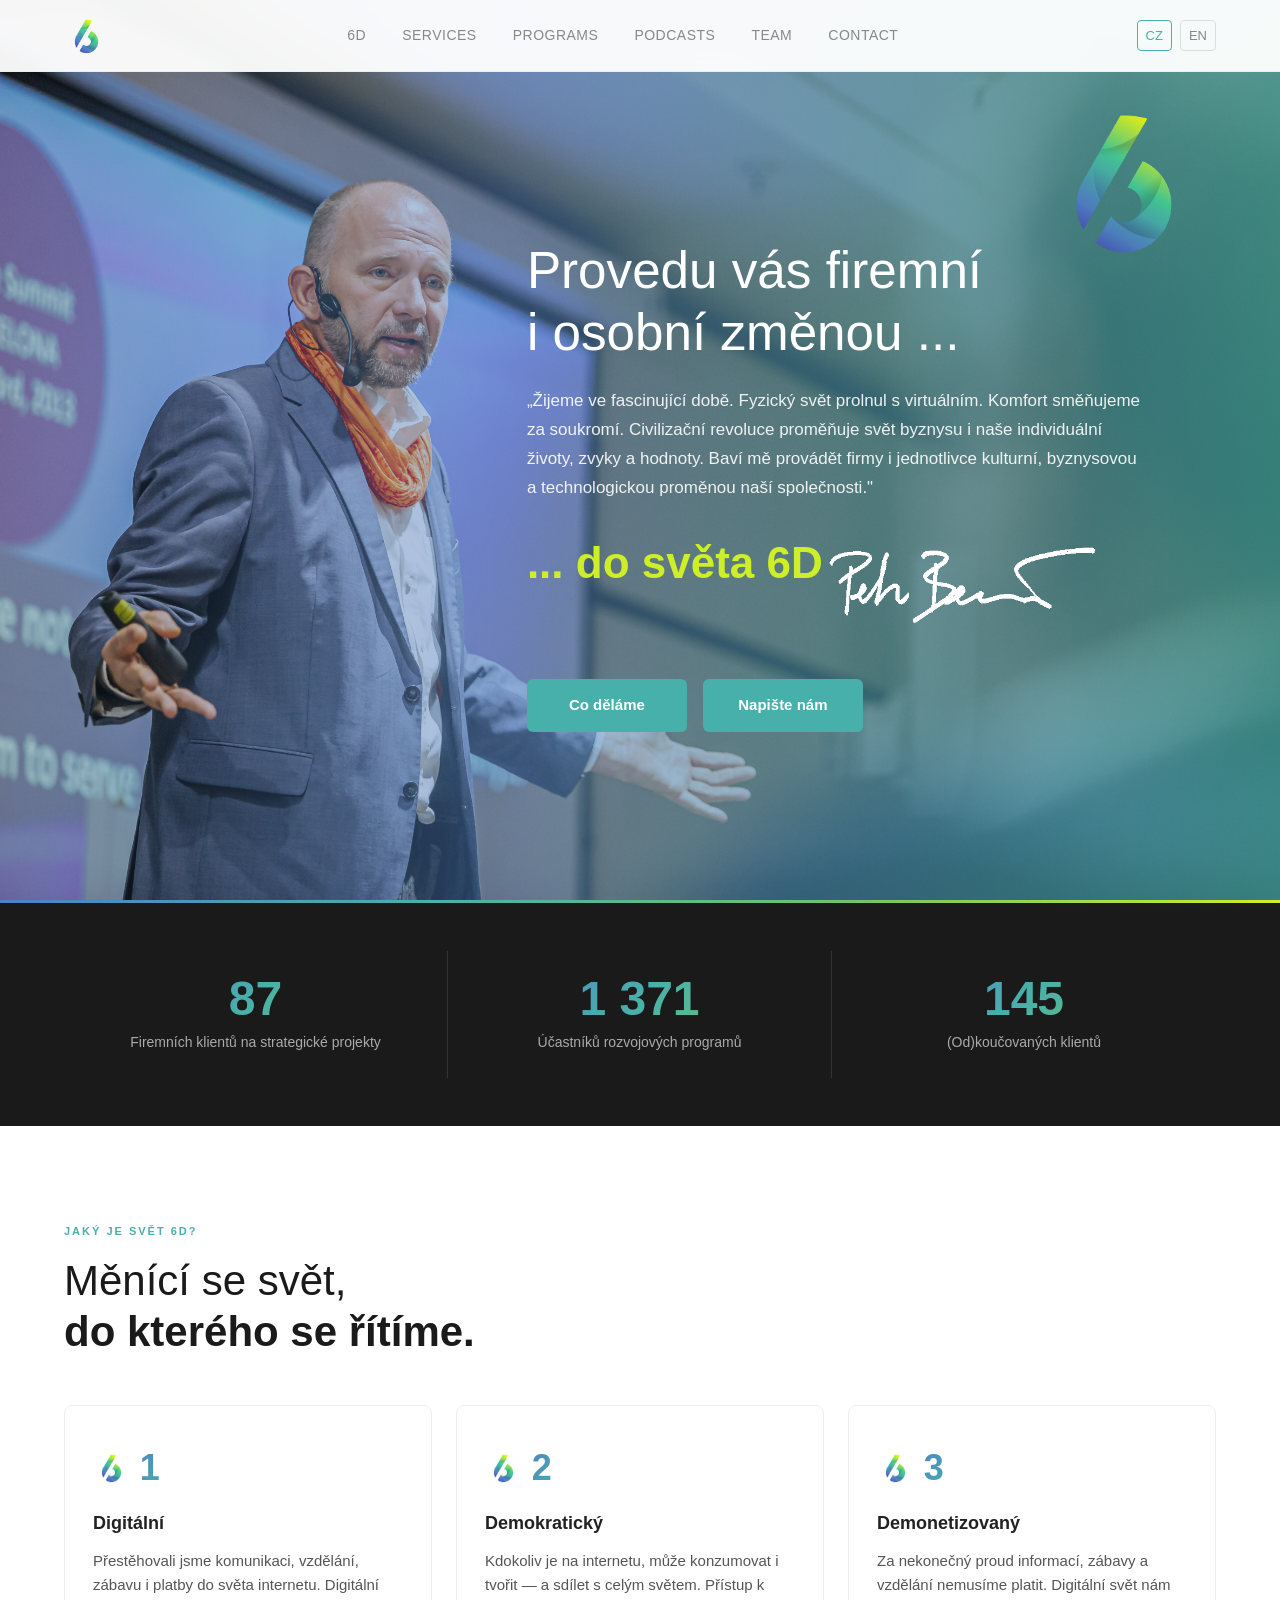
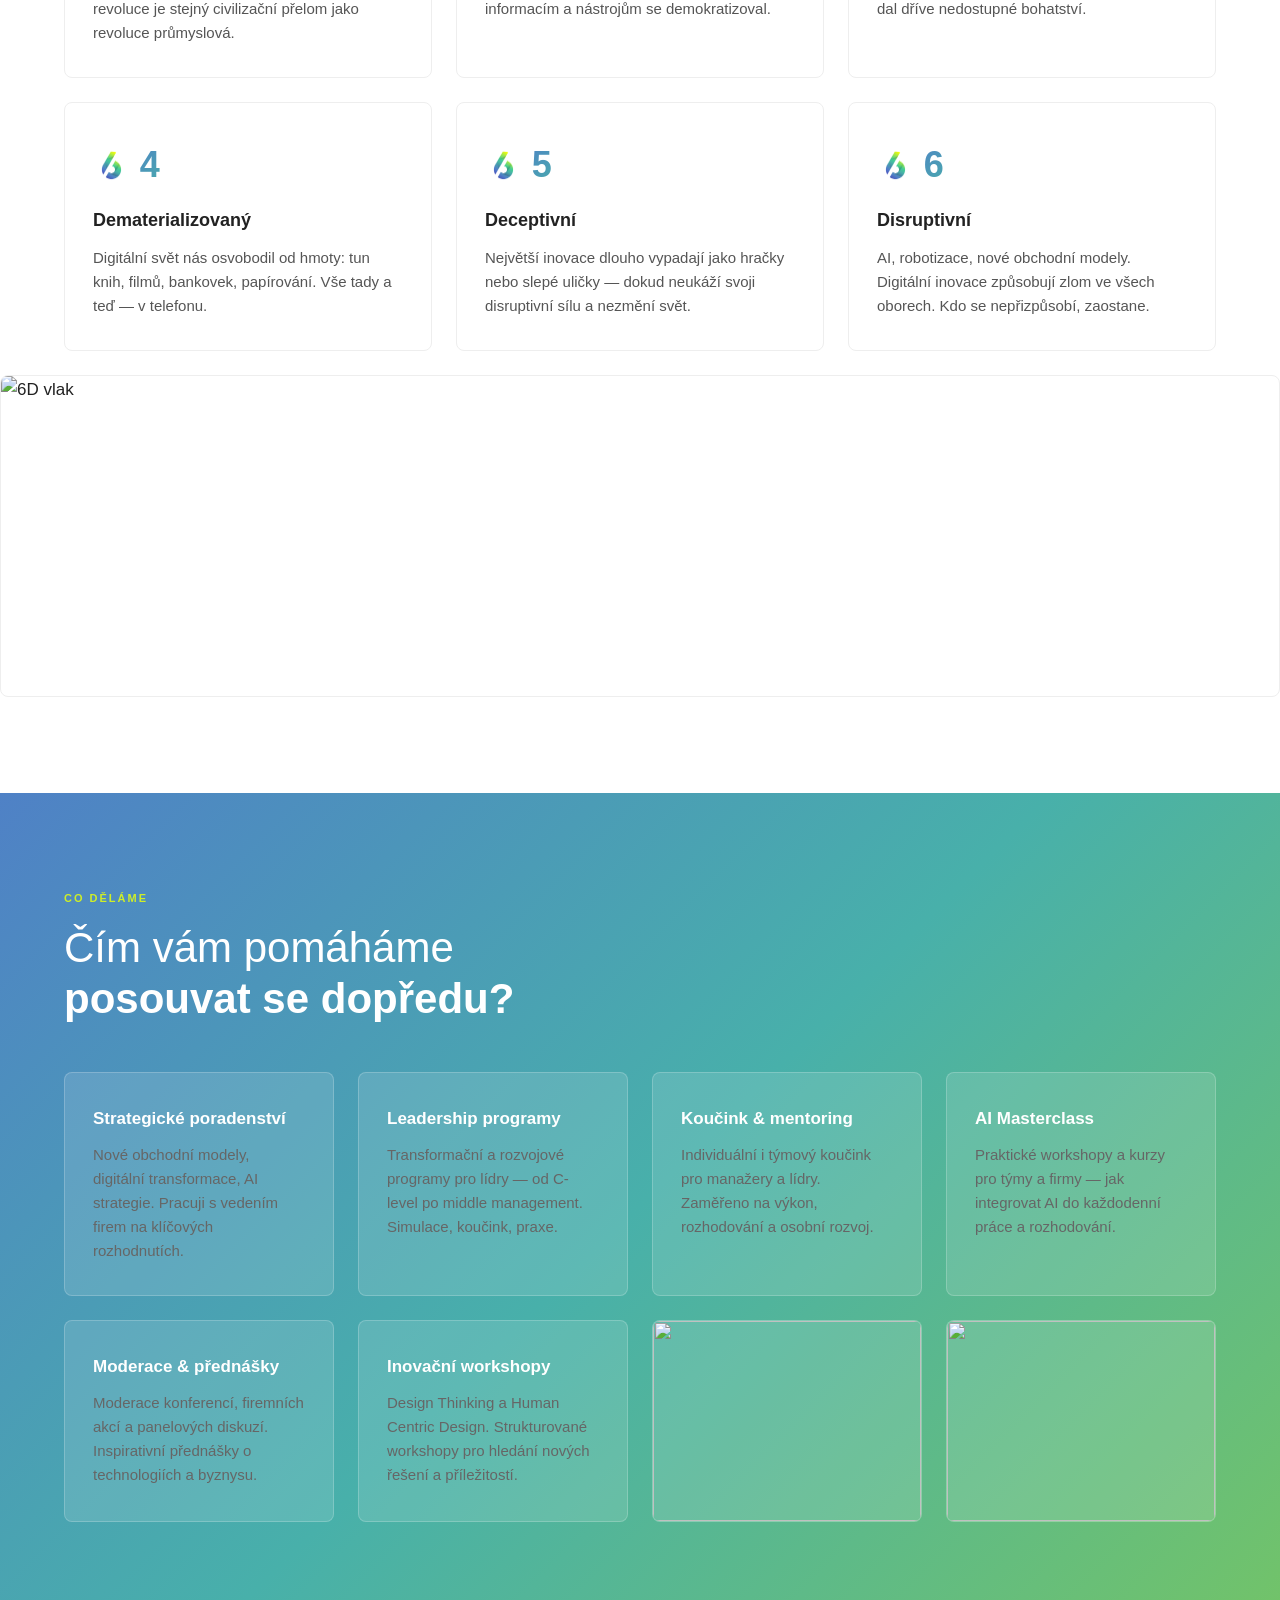
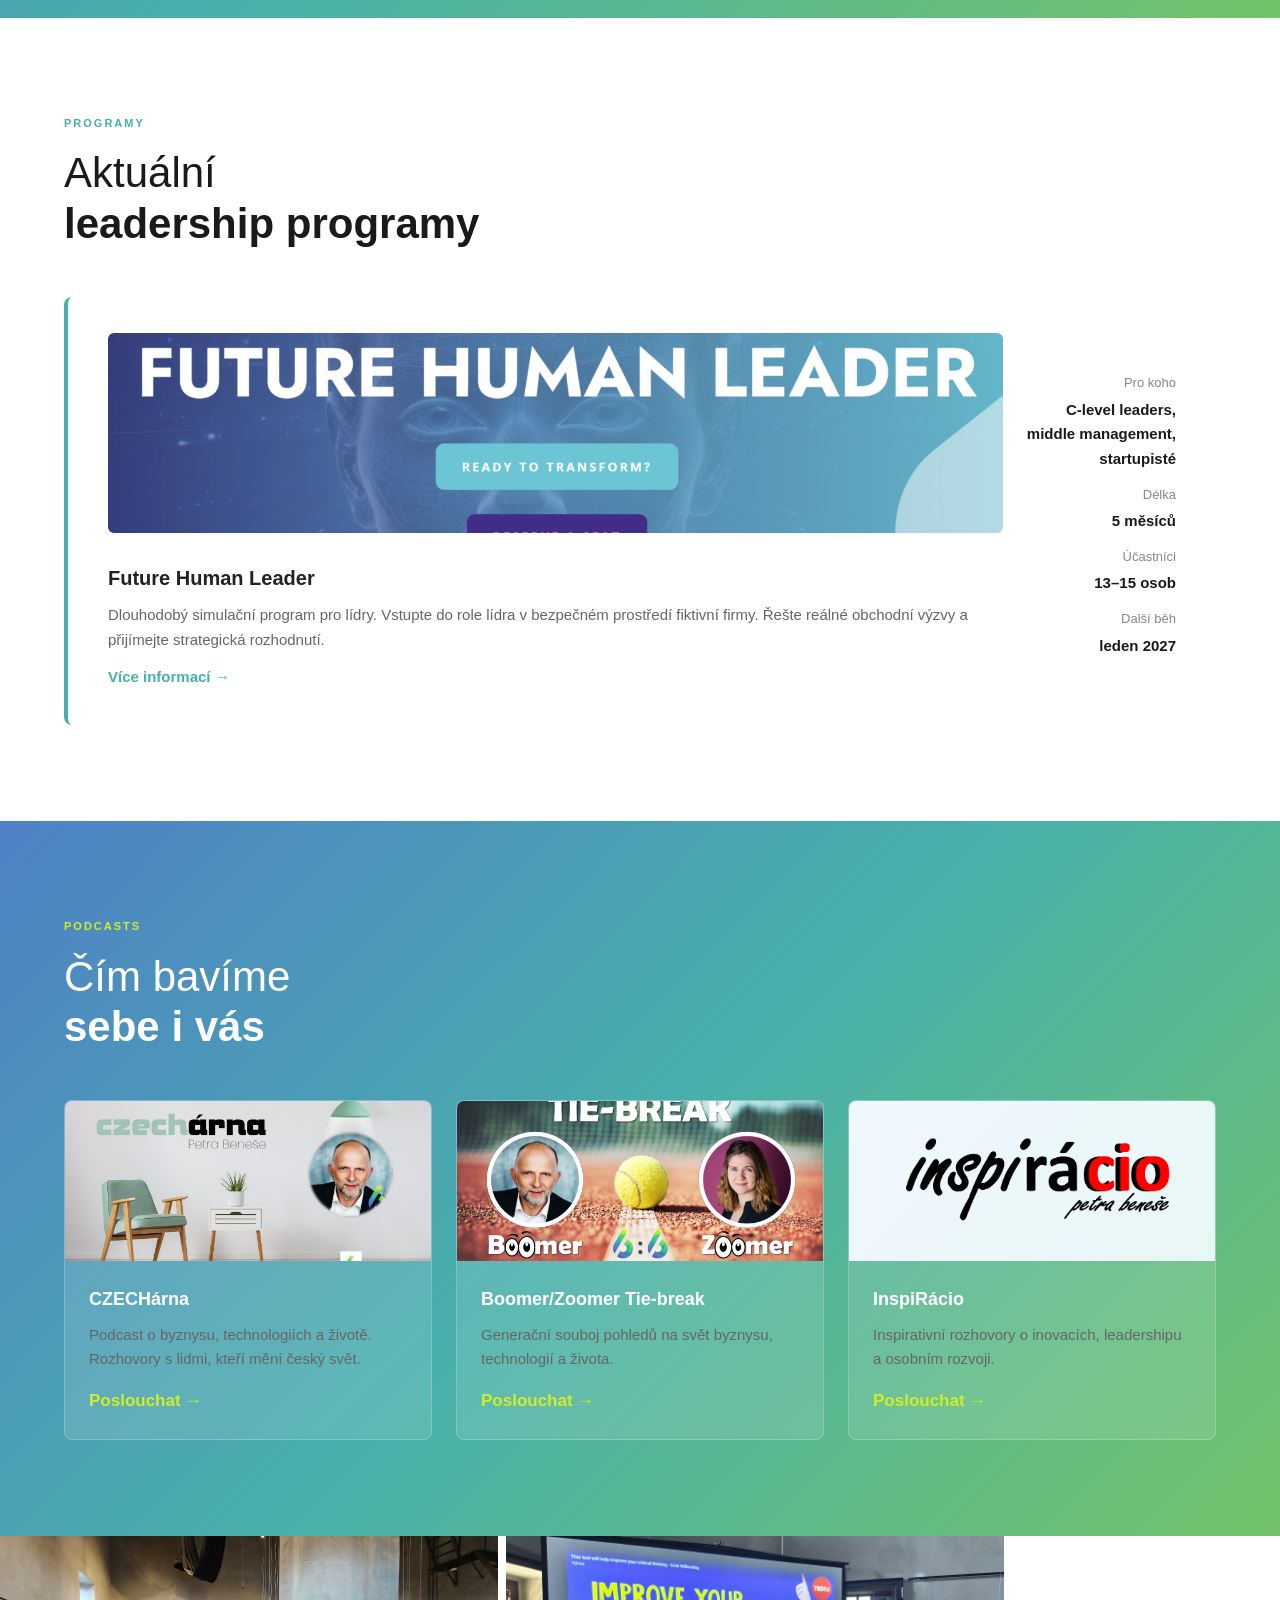
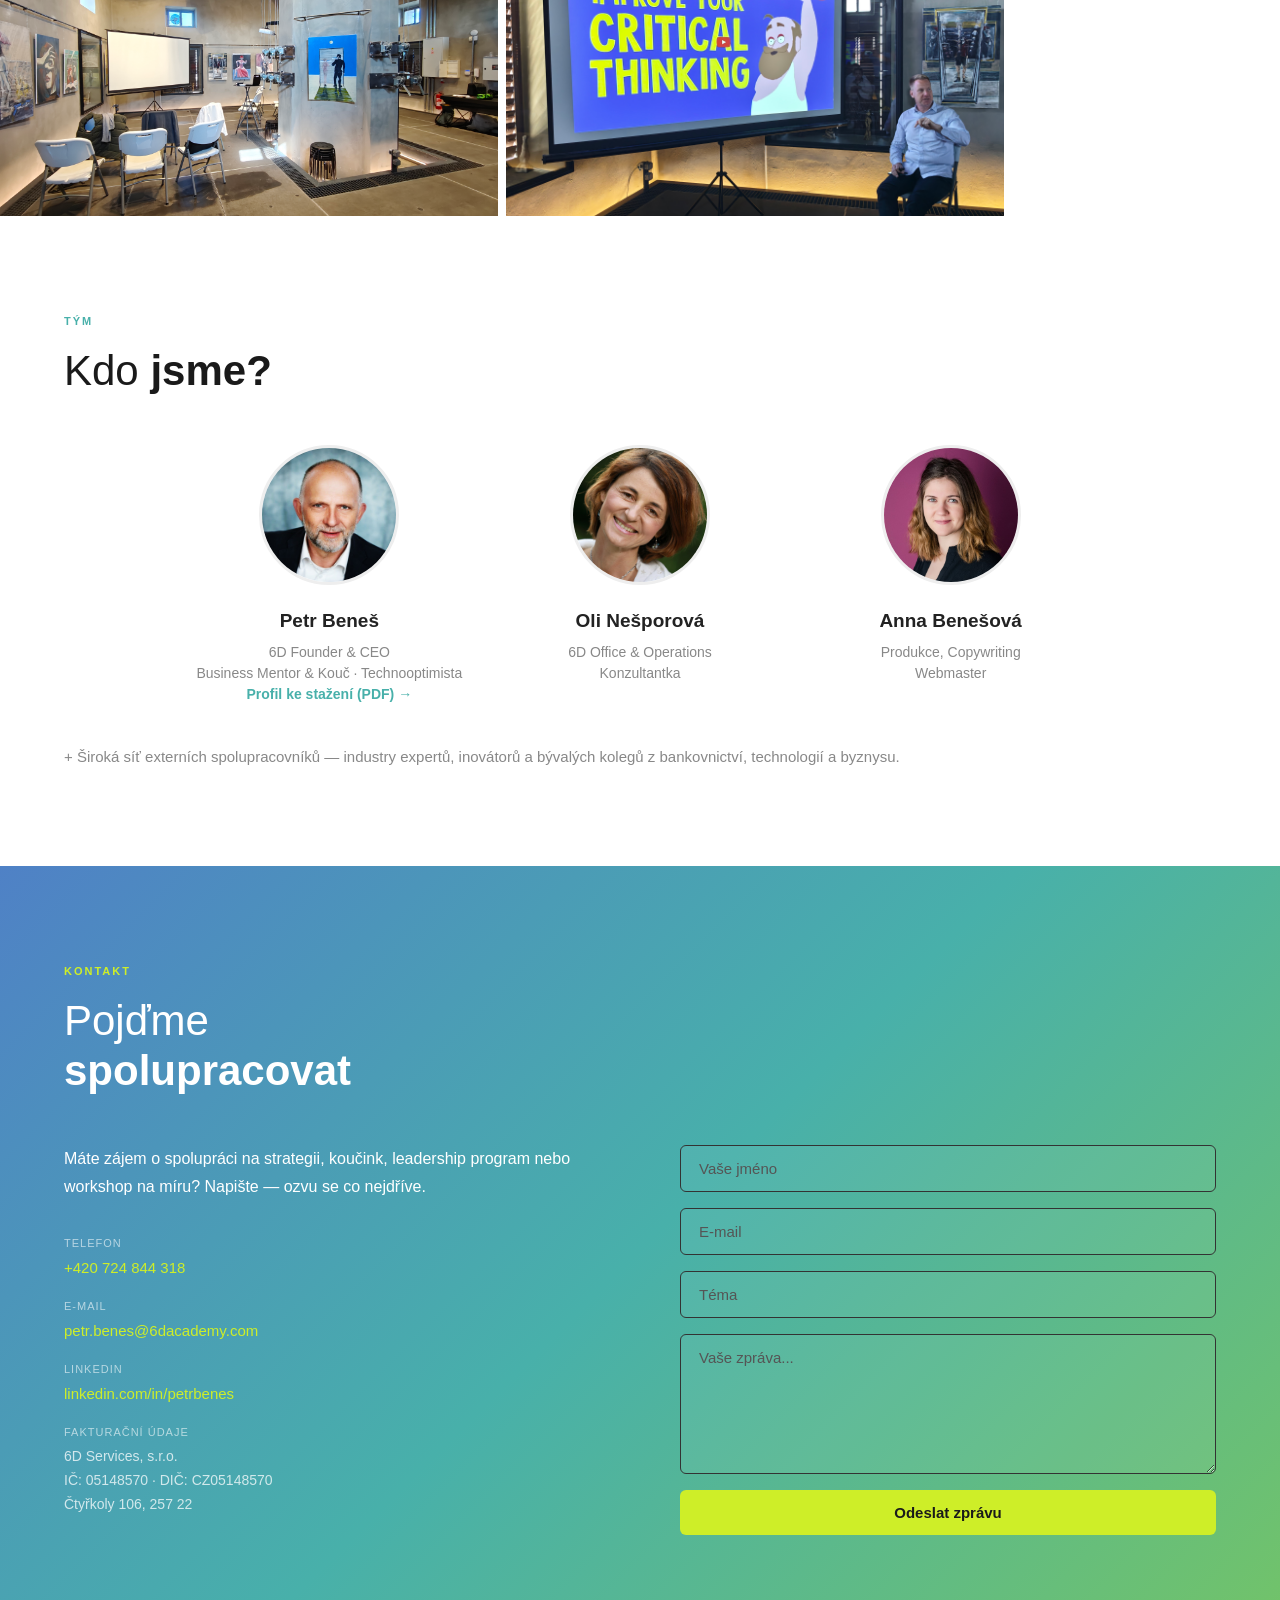
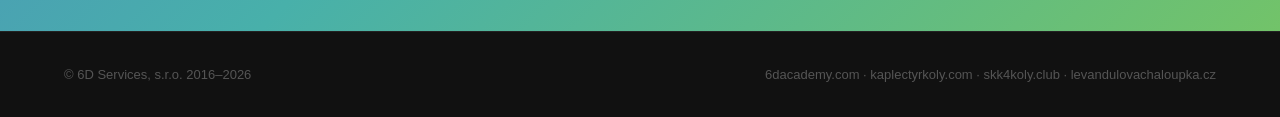
==== commit d9e0dfdd: "Profil Petra Beneše ke stažení (PDF) v sekci Tým Co-Authored-By: Claude Sonnet 5 <noreply@anthropic." ====
--- a/index.html
+++ b/index.html
@@ -241,6 +241,7 @@
       </div>
       <h3>Petr Beneš</h3>
       <p>6D Founder & CEO<br>Business Mentor & Kouč · Technooptimista</p>
+      <p><a href="assets/Petr_Benes_profil.pdf" target="_blank" class="link-teal">Profil ke stažení (PDF) →</a></p>
     </div>
     <div class="team-card">
       <div class="team-photo">
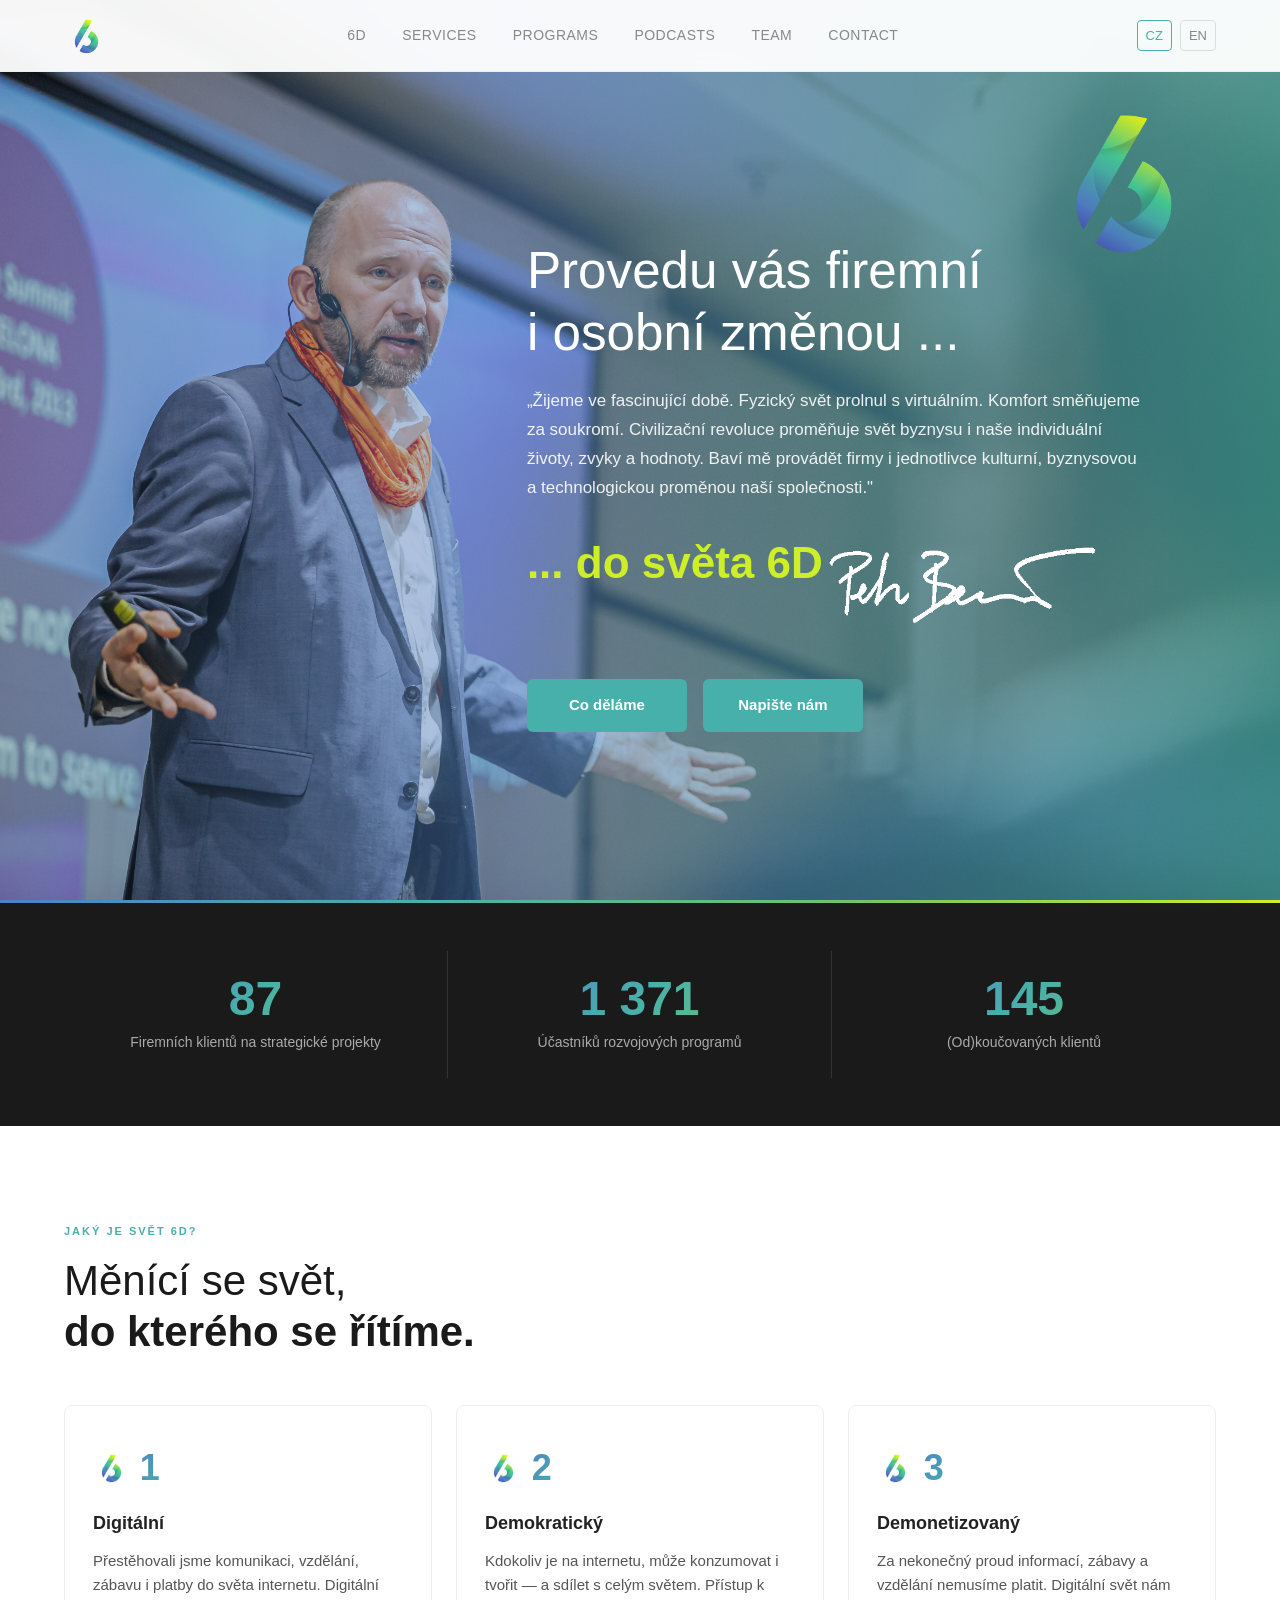
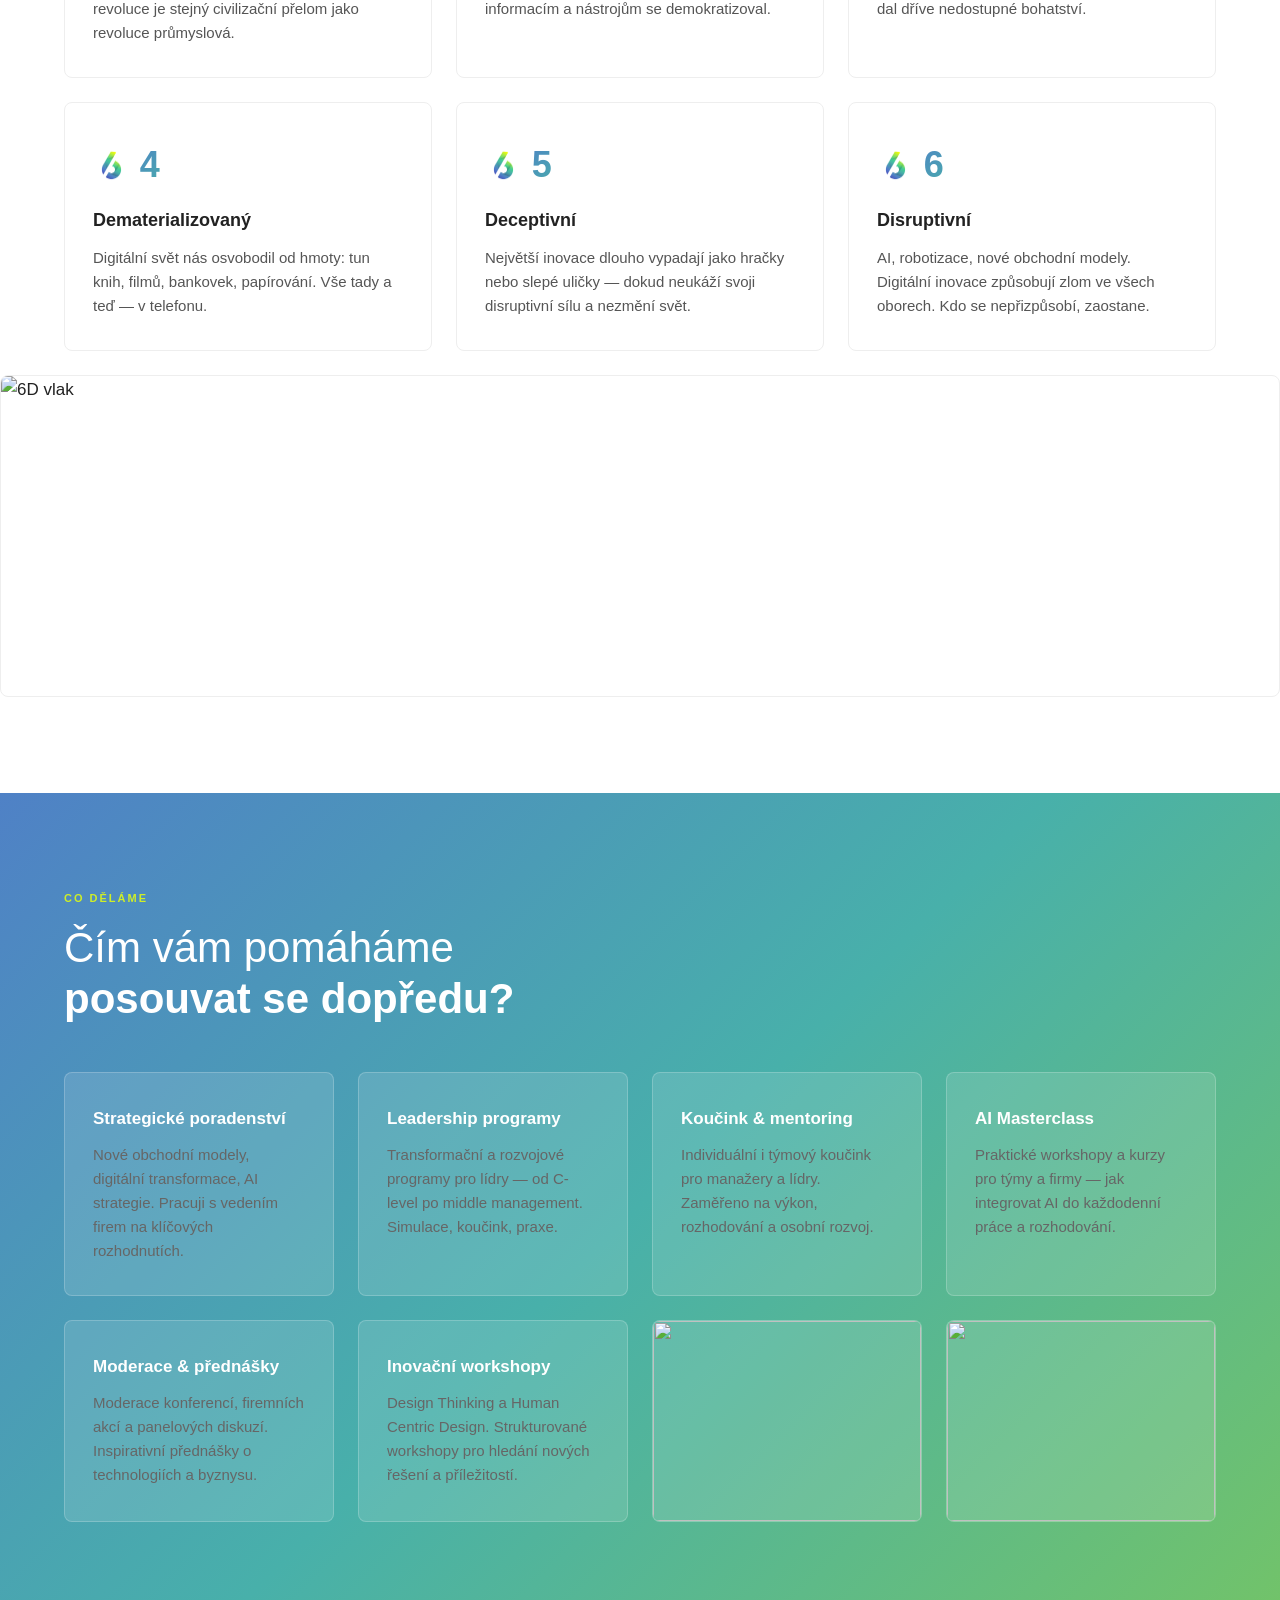
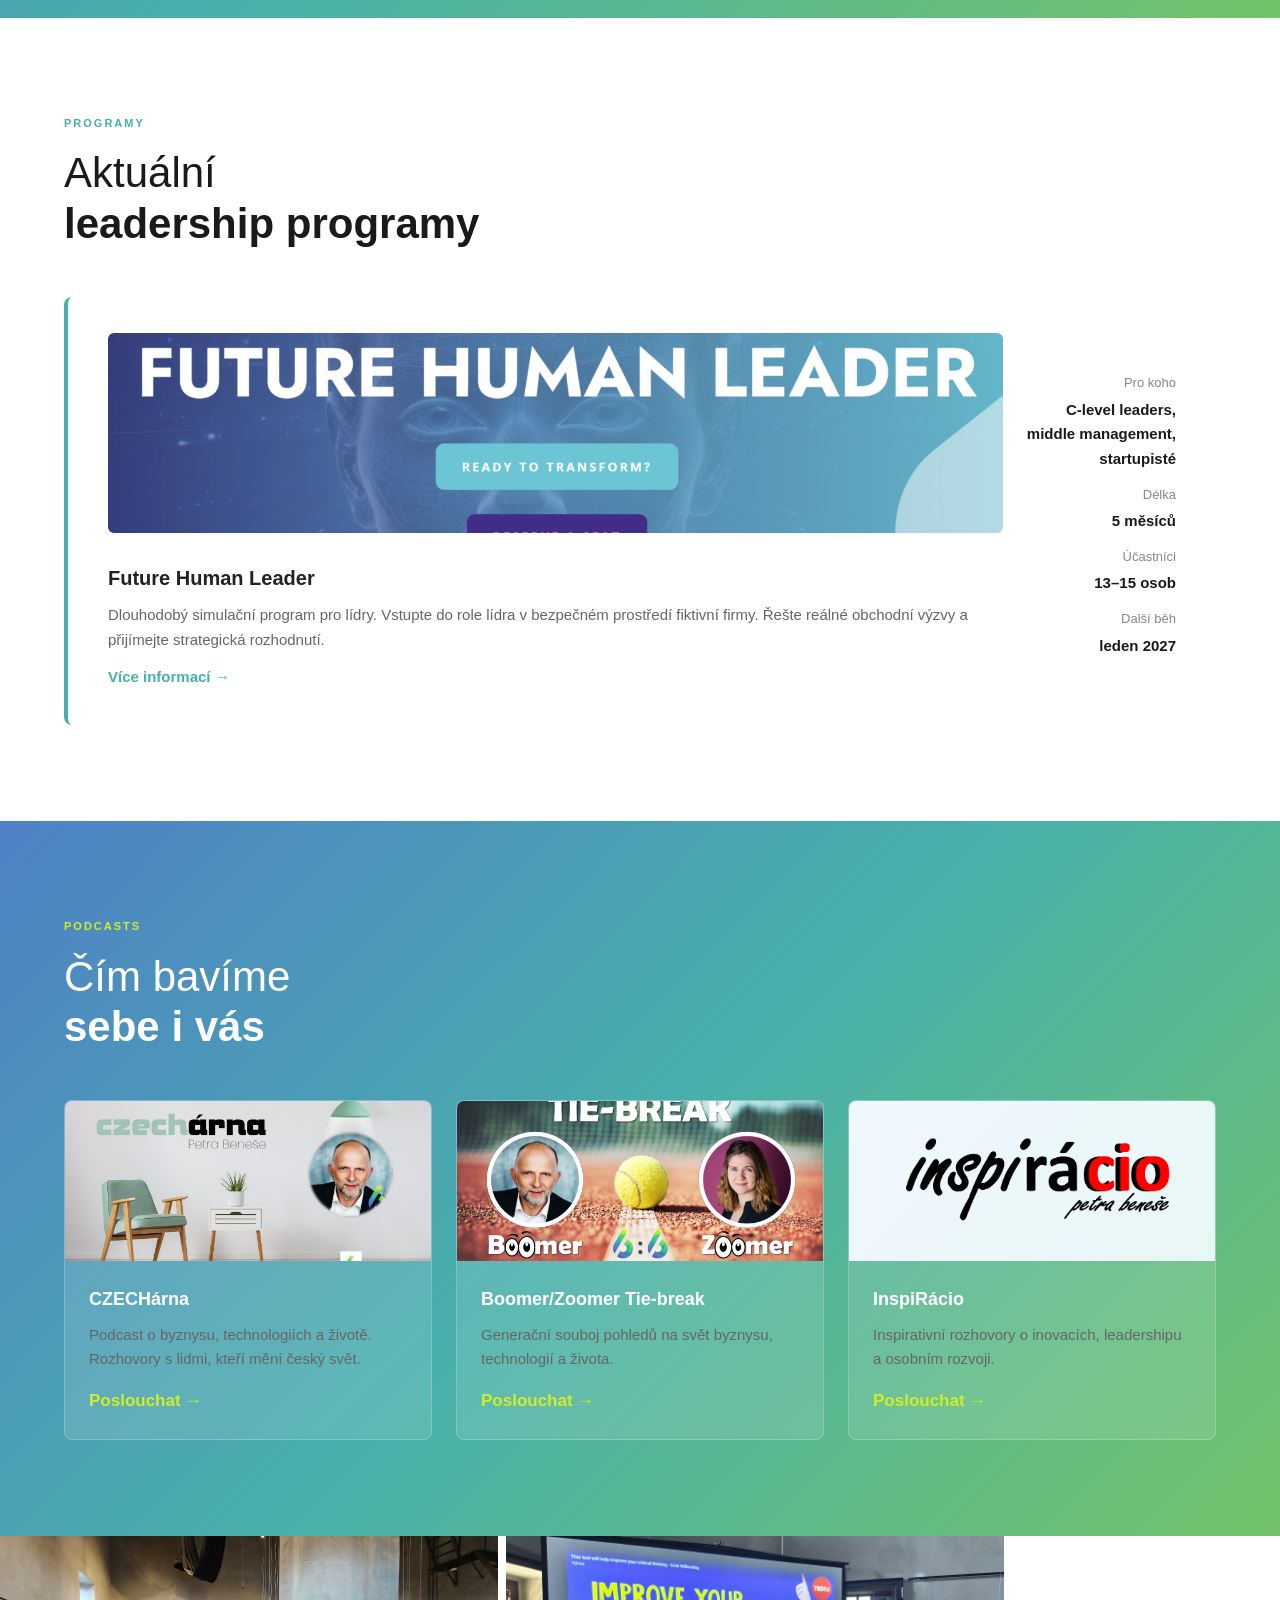
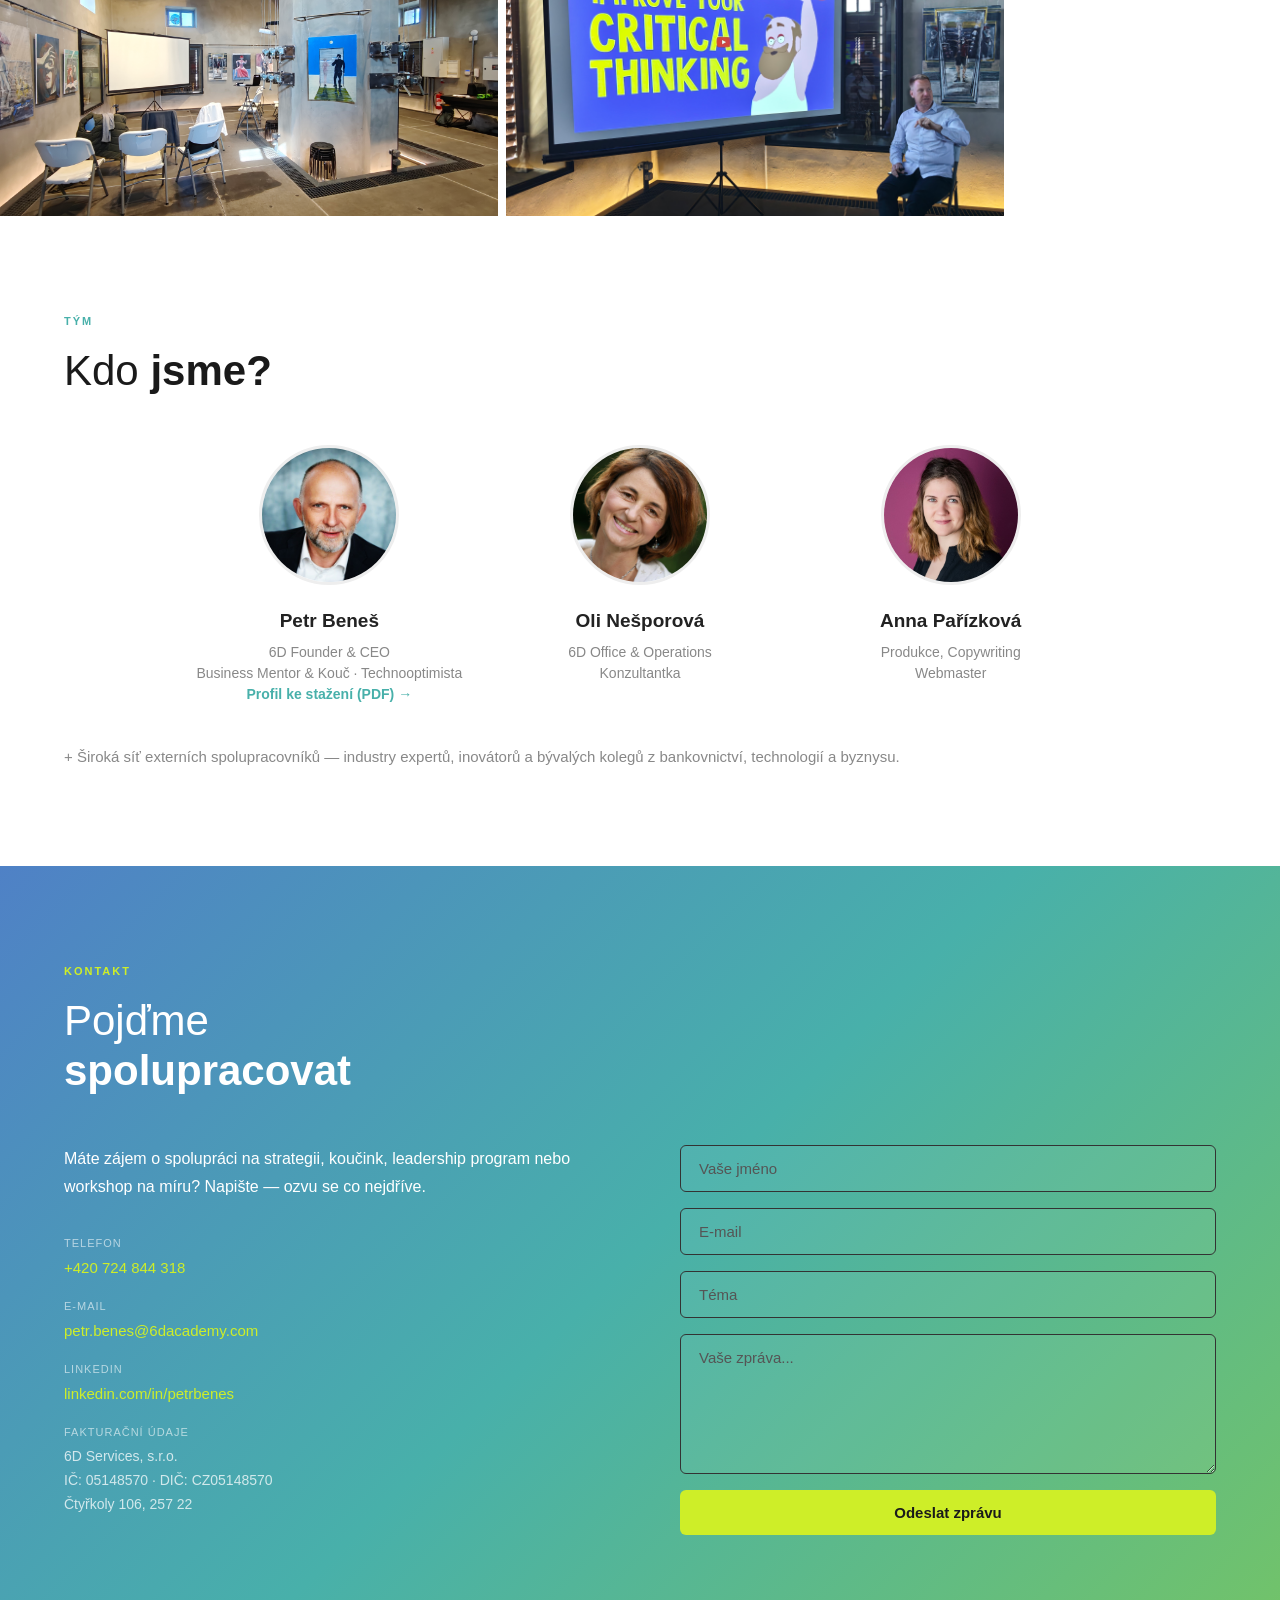
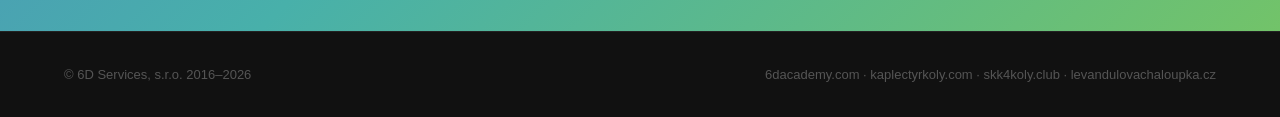
==== commit 662432a7: "Tym: Anna Benesova -> Anna Parizkova Co-Authored-By: Claude Sonnet 5 <noreply@anthropic.com>" ====
--- a/index.html
+++ b/index.html
@@ -252,9 +252,9 @@
     </div>
     <div class="team-card">
       <div class="team-photo">
-        <img src="assets/img/anna.jpg" alt="Anna Benešová" />
-      </div>
-      <h3>Anna Benešová</h3>
+        <img src="assets/img/anna.jpg" alt="Anna Pařízková" />
+      </div>
+      <h3>Anna Pařízková</h3>
       <p>Produkce, Copywriting<br>Webmaster</p>
     </div>
   </div>
